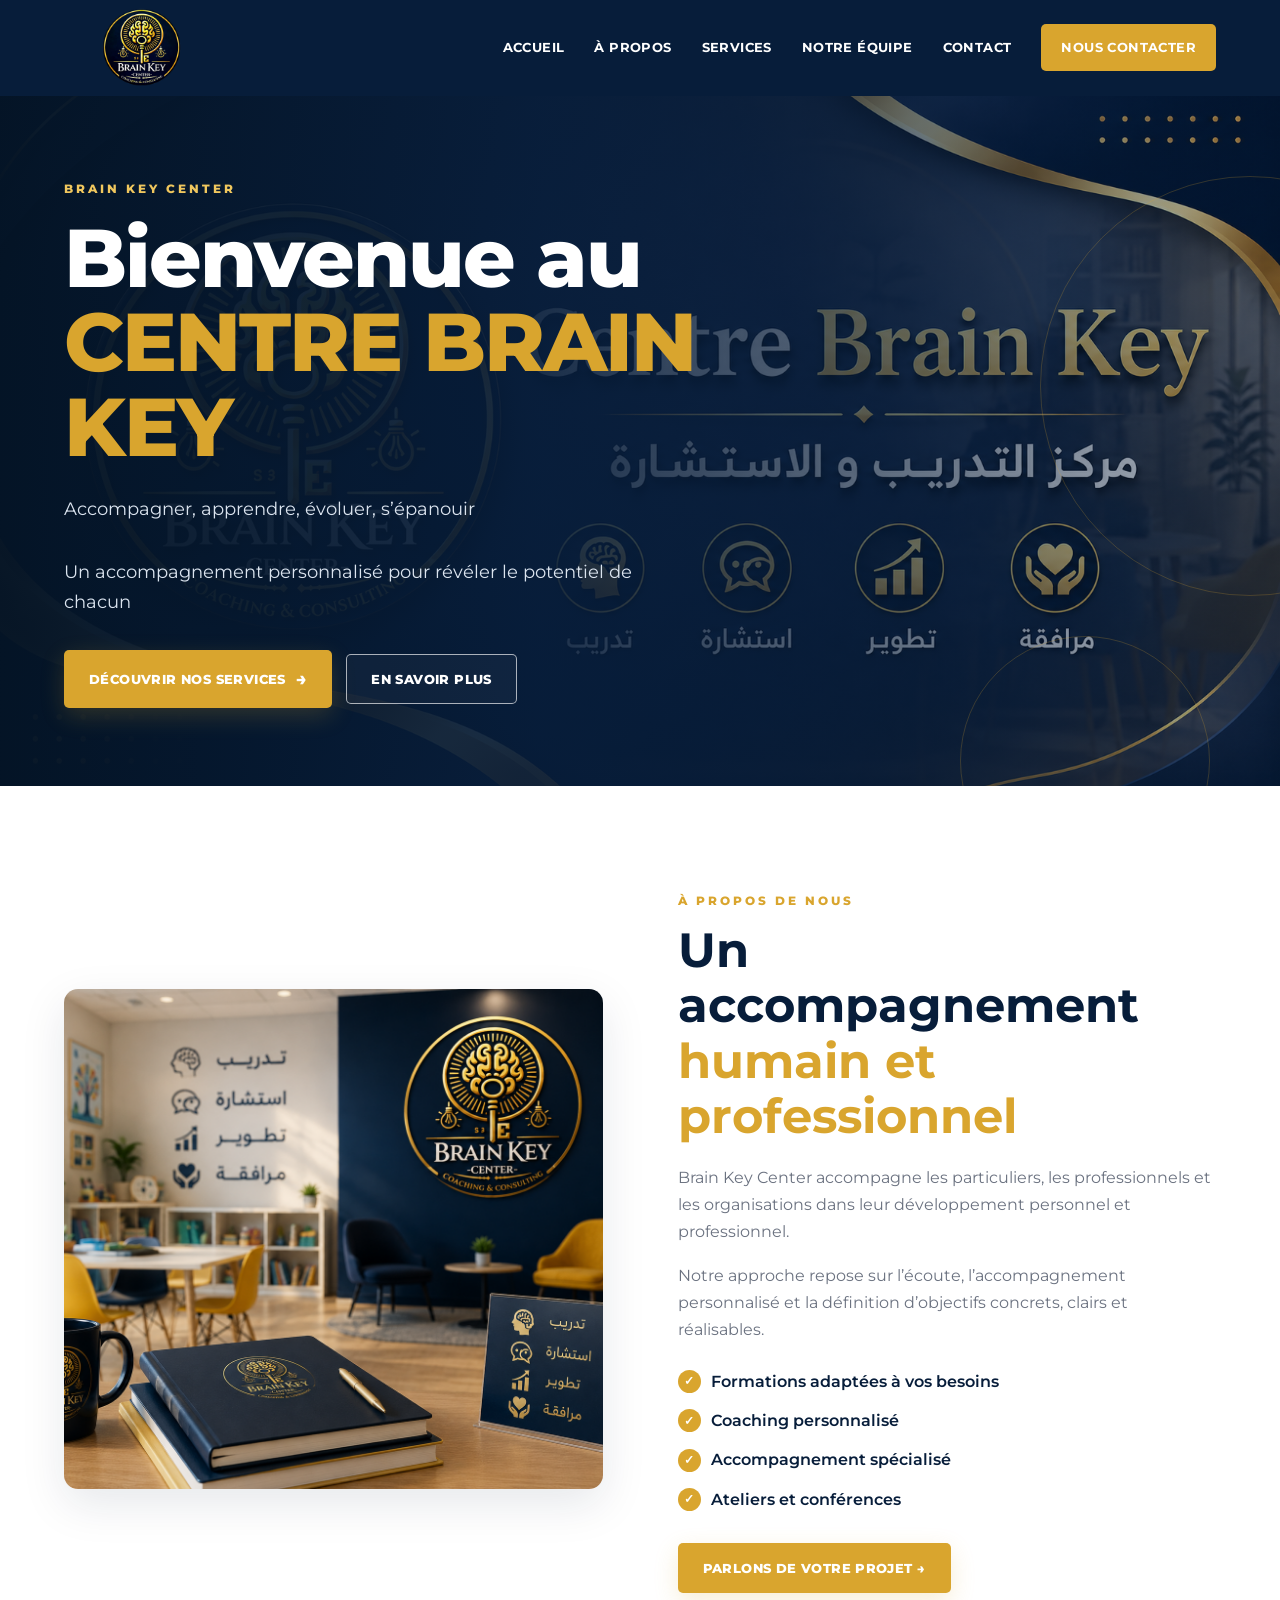
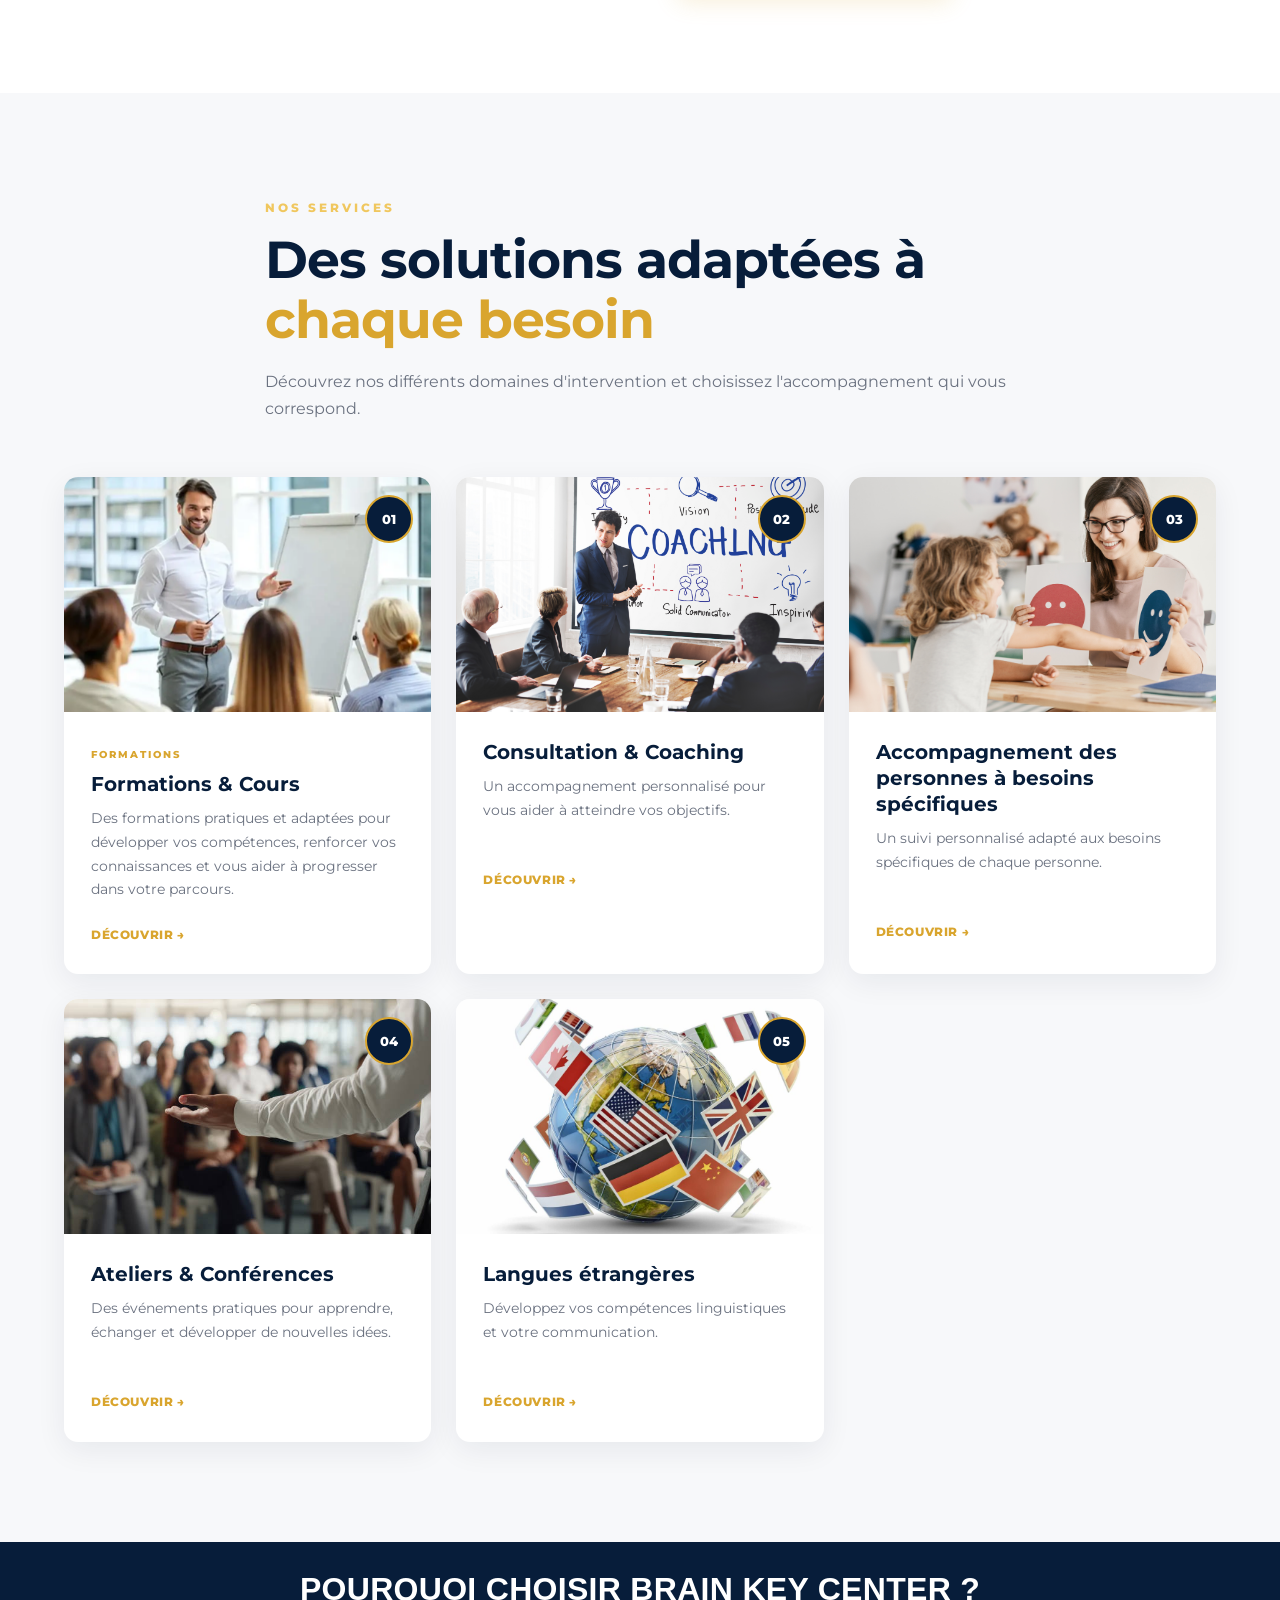
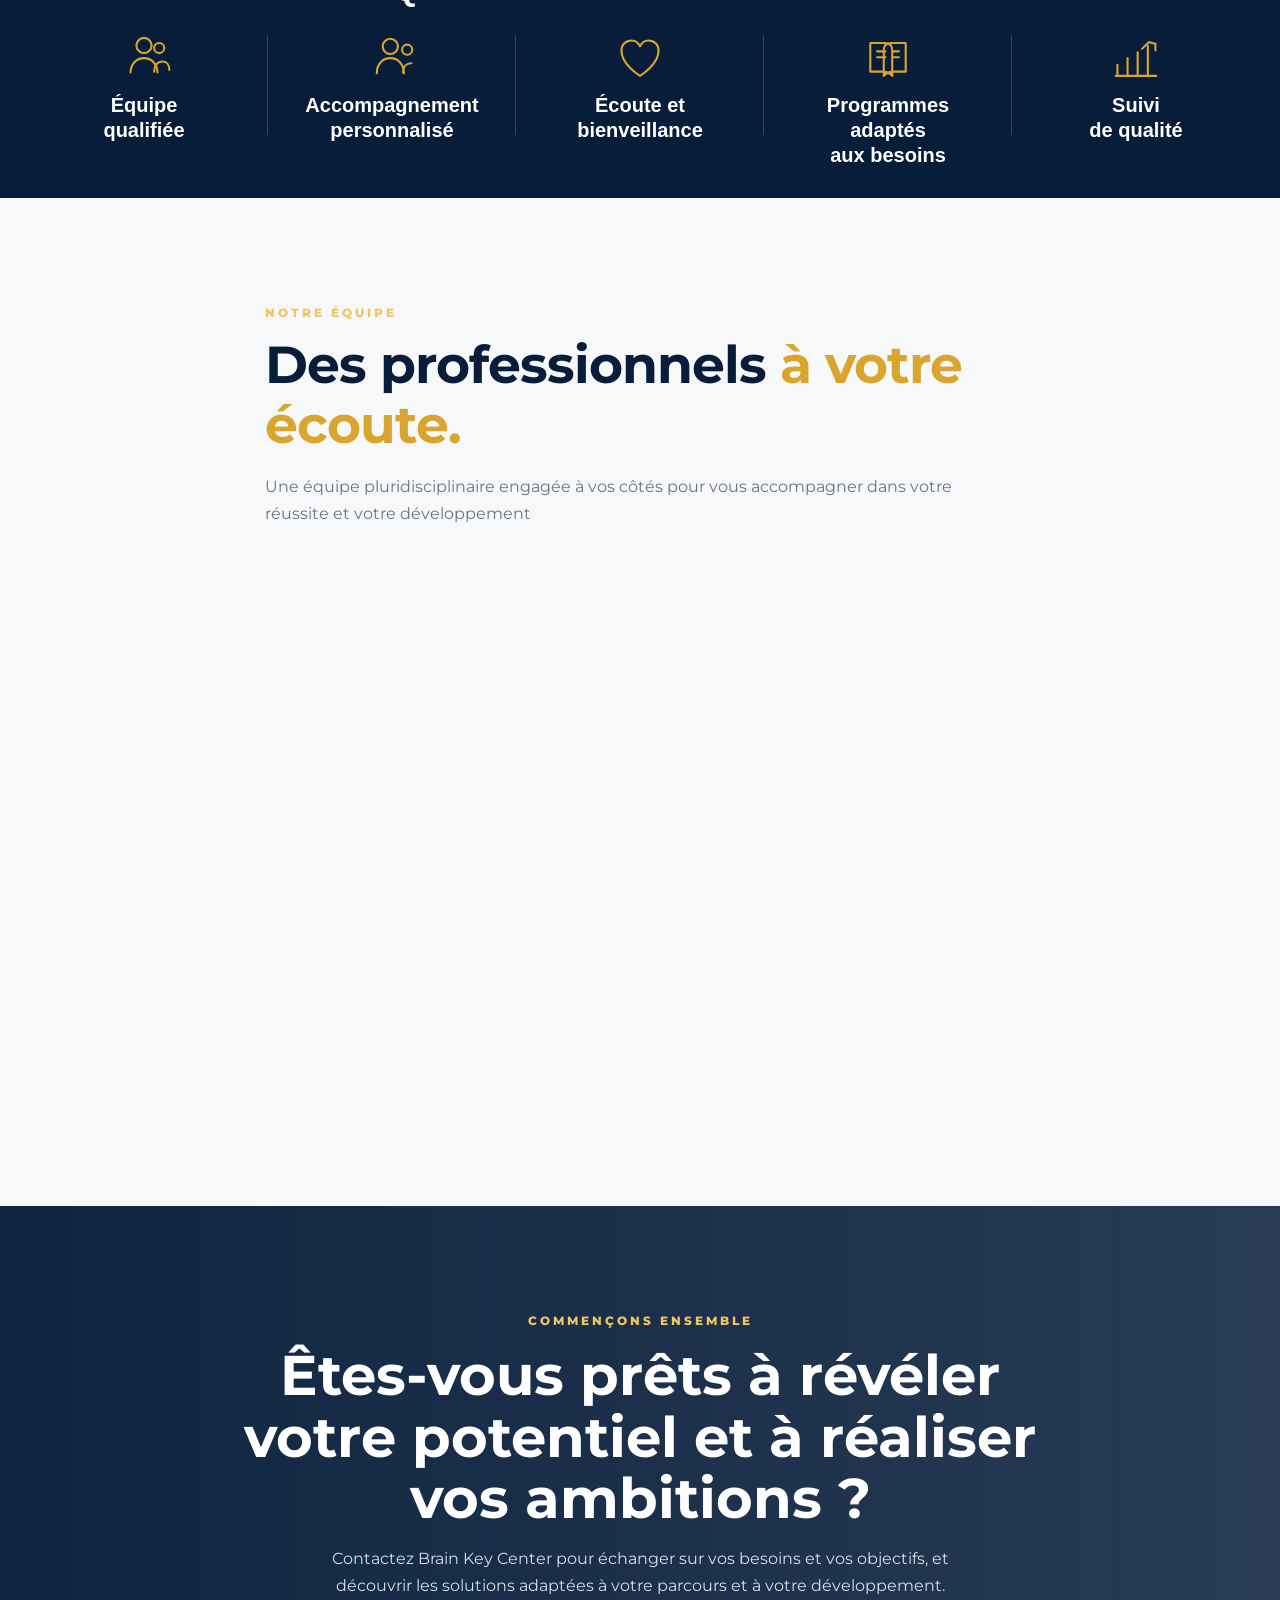
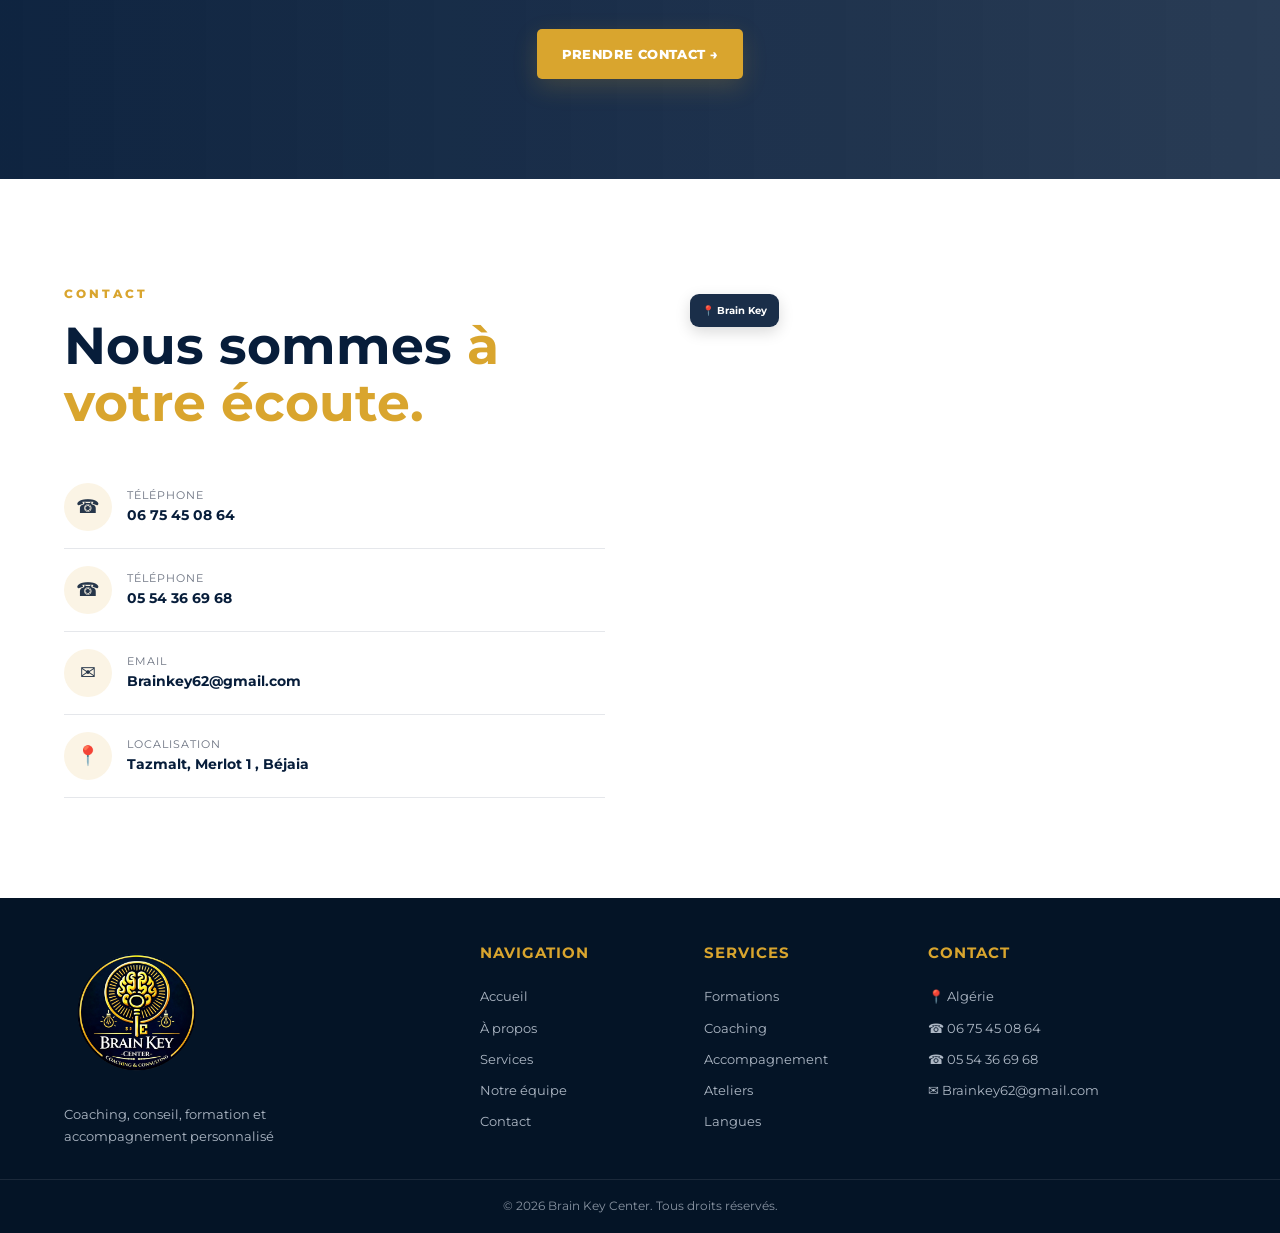
==== index.html @ 4b6ef9f7 "Add Brain Key Center website" ====
<!DOCTYPE html>
<html lang="fr">

<head>
    <meta charset="UTF-8">
    <meta name="viewport" content="width=device-width, initial-scale=1.0">

    <meta name="description"
          content="Brain Key Center - Coaching, Consulting, Formations et accompagnement personnalisé.">

    <title>Brain Key Center | Coaching & Consulting</title>

    <link rel="stylesheet" href="style.css">

    <link rel="preconnect" href="https://fonts.googleapis.com">
    <link rel="preconnect" href="https://fonts.gstatic.com" crossorigin>

    <link
        href="https://fonts.googleapis.com/css2?family=Montserrat:wght@400;500;600;700;800&display=swap"
        rel="stylesheet">
</head>

<body>

<!-- =====================================================
     HEADER
===================================================== -->

<header class="header" id="header">

    <div class="container header-container">

        <a href="#accueil" class="logo">
            <img src="images/file_000000006e64722fb38b391e6e95d206.png" alt="Brain Key Center">
        </a>

        <button
            class="menu-toggle"
            id="menuToggle"
            type="button"
            aria-label="Ouvrir le menu"
            aria-expanded="false"
            aria-controls="navigation">

            <span></span>
            <span></span>
            <span></span>

        </button>

        <nav class="navigation" id="navigation">

            <a href="#accueil">Accueil</a>

            <a href="#about">À propos</a>

            <a href="#services">Services</a>

            <a href="#equipe">Notre équipe</a>

            <a href="#contact">Contact</a>

            <a href="#contact" class="nav-button">
                Nous contacter
            </a>

        </nav>

    </div>

</header>


<!-- =====================================================
     MAIN
===================================================== -->

<main>

<!-- =====================================================
     HERO
===================================================== -->

<section class="hero" id="accueil">

    <div class="hero-decoration decoration-one"></div>
    <div class="hero-decoration decoration-two"></div>

    <div class="container hero-container">

        <div class="hero-content">

    <span class="section-label">
        BRAIN KEY CENTER
    </span>

    <h1>
        Bienvenue au

        <span>CENTRE BRAIN KEY</span>
    </h1>

    <p>
        <span>Accompagner, apprendre, évoluer, s’épanouir</span>
    </p>

    <p>
        Un accompagnement personnalisé pour révéler le potentiel de chacun
    </p>

</div>

            <div class="hero-buttons">

                <a href="#services" class="btn btn-primary">
                    Découvrir nos services
                    <span>→</span>
                </a>

                <a href="#about" class="btn btn-secondary">
                    En savoir plus
                </a>

            </div>

          

        </div>

    </div>

</section>


<!-- =====================================================
     ABOUT
===================================================== -->

<section class="about section" id="about">

    <div class="container about-grid">

        <div class="about-image">

            <img
                src="images/ChatGPT Image 1 sept. 2026, 18_22_16.png"
                alt="Accompagnement Brain Key">

             

        </div>


        <div class="about-content">

            <span class="section-label dark">
                À PROPOS DE NOUS
            </span>

            <h2>
                Un accompagnement
                <span>humain et professionnel</span>
            </h2>

            <p>
                Brain Key Center accompagne les particuliers,
                 les professionnels et les organisations dans leur développement personnel et professionnel.
            </p>

            <p>
                Notre approche repose sur
                 l’écoute, l’accompagnement personnalisé et la définition  
                d’objectifs concrets, clairs et réalisables.
            </p>

            <ul class="check-list">

                <li>
                    <span>✓</span>
                    Formations adaptées à vos besoins
                </li>

                <li>
                    <span>✓</span>
                    Coaching personnalisé
                </li>

                <li>
                    <span>✓</span>
                    Accompagnement spécialisé
                </li>

                <li>
                    <span>✓</span>
                    Ateliers et conférences
                </li>

            </ul>

            <a href="#contact" class="btn btn-primary">
                Parlons de votre projet →
            </a>

        </div>

    </div>

</section>


<!-- =====================================================
     SERVICES
===================================================== -->

<section class="services section" id="services">

    <div class="container">

        <div class="section-heading">

            <span class="section-label">
                NOS SERVICES
            </span>

            <h2>
Des solutions adaptées à             
   <span>chaque besoin </span>
            </h2>

            <p>
                Découvrez nos différents domaines
                d'intervention et choisissez l'accompagnement
                qui vous correspond.
            </p>

        </div>


        <div class="services-grid">


            <!-- SERVICE 01 -->

          <!-- =====================================================
     SERVICE 01 — FORMATIONS & Cours
===================================================== -->

<article class="service-card">

    <div class="service-image">

        <img
            src="images/OIP (1).webp"
            alt="Formations et Cours"
            loading="lazy"
        >

        <span class="service-number">
            01
        </span>

    </div>

    <div class="service-content">

        <span class="service-category">
            FORMATIONS
        </span>

        <h3>
            Formations &amp; Cours
        </h3>

        <p>
            Des formations pratiques et adaptées pour
            développer vos compétences, renforcer vos
            connaissances et vous aider à progresser
            dans votre parcours.
        </p>

        <a
            href="#services"
            class="discover-btn"
            data-service="formation"
            aria-label="Découvrir les formations et le perfectionnement"
        >

            Découvrir →
        </a>


    </div>

</article>

<!-- SERVICE 02 -->

            <article class="service-card">

                <div class="service-image">

                    <img
                        src="images/coaching-coach-development-educating-guide-concept.jpg"
                        alt="Consultation et coaching">

                    <span class="service-number">
                        02
                    </span>

                </div>

                <div class="service-content">

                    <h3>
                        Consultation & Coaching
                    </h3>

                    <p>
                        Un accompagnement personnalisé pour
                        vous aider à atteindre vos objectifs.
                    </p>

                    <a
                        href="#services"
                        class="discover-btn"
                        data-service="coaching">

                        Découvrir →

                    </a>

                </div>

            </article>


            <!-- SERVICE 03 -->

            <article class="service-card">

                <div class="service-image">

                    <img
                        src="images/travailler_avec_autiste_0.jpg"
                        alt="Accompagnement spécialisé">

                    <span class="service-number">
                        03
                    </span>

                </div>

                <div class="service-content">

                    <h3>
                        Accompagnement des personnes à besoins spécifiques
                    </h3>

                    <p>
                        Un suivi personnalisé adapté aux
                        besoins spécifiques de chaque personne.
                    </p>

                    <a
                        href="#services"
                        class="discover-btn"
                        data-service="support">

                        Découvrir →

                    </a>

                </div>

            </article>


            <!-- SERVICE 04 -->

            <article class="service-card">

                <div class="service-image">

                    <img
                        src="images/Ateliers Conférences.jpg"
                        alt="Ateliers et conférences">

                    <span class="service-number">
                        04
                    </span>

                </div>

                <div class="service-content">

                    <h3>
                        Ateliers & Conférences
                    </h3>

                    <p>
                        Des événements pratiques pour apprendre,
                        échanger et développer de nouvelles idées.
                    </p>

                    <a
                        href="#services"
                        class="discover-btn"
                        data-service="workshops">

                        Découvrir →

                    </a>

                </div>

            </article>


            <!-- SERVICE 05 -->

            <article class="service-card">

                <div class="service-image">

                    <img
                        src="images/langues-plus-parlees-au-monde-af7-1024x768.jpg"
                        alt="Langues étrangères">

                    <span class="service-number">
                        05
                    </span>

                </div>

                <div class="service-content">

                    <h3>
                        Langues étrangères
                    </h3>

                    <p>
                        Développez vos compétences linguistiques
                        et votre communication.
                    </p>

                    <a
                        href="#services"
                        class="discover-btn"
                        data-service="languages">

                        Découvrir →

                    </a>

                </div>

            </article>

        </div>

    </div>

</section>


<!-- =====================================================
     POURQUOI CHOISIR BRAIN KEY CENTER
===================================================== -->

<section class="why-brain-key">

    <div class="why-container">

        <h2>POURQUOI CHOISIR BRAIN KEY CENTER ?</h2>

        <div class="why-grid">

            <!-- 01 -->
            <div class="why-item">

                <div class="why-icon">
                    <svg viewBox="0 0 64 64" aria-hidden="true">
                        <circle cx="32" cy="16" r="9"></circle>
                        <path d="M16 48c0-10 7-17 16-17s16 7 16 17"></path>
                        <circle cx="50" cy="19" r="6"></circle>
                        <path d="M44 47c0-7 4-12 10-12 5 0 8 4 8 10"></path>
                    </svg>
                </div>

                <h3>Équipe<br>qualifiée</h3>

            </div>


            <!-- 02 -->
            <div class="why-item">

                <div class="why-icon">
                    <svg viewBox="0 0 64 64" aria-hidden="true">
                        <circle cx="30" cy="17" r="9"></circle>
                        <path d="M14 49c0-11 7-18 16-18s16 7 16 18"></path>
                        <circle cx="50" cy="21" r="6"></circle>
                        <path d="M45 48c0-7 4-11 10-11"></path>
                    </svg>
                </div>

                <h3>Accompagnement<br>personnalisé</h3>

            </div>


            <!-- 03 -->
            <div class="why-item">

                <div class="why-icon">
                    <svg viewBox="0 0 64 64" aria-hidden="true">
                        <path d="M32 52S10 39 10 22c0-7 5-12 12-12 5 0 8 3 10 7 2-4 5-7 10-7 7 0 12 5 12 12 0 17-22 30-22 30z"></path>
                    </svg>
                </div>

                <h3>Écoute et<br>bienveillance</h3>

            </div>


            <!-- 04 -->
            <div class="why-item">

                <div class="why-icon">
                    <svg viewBox="0 0 64 64" aria-hidden="true">
                        <path d="M11 13h17c6 0 9 3 9 8v31c-3-4-7-5-12-5H11z"></path>
                        <path d="M53 13H36c-6 0-9 3-9 8v31c3-4 7-5 12-5h14z"></path>
                        <path d="M19 23h10"></path>
                        <path d="M19 30h10"></path>
                        <path d="M45 23h-7"></path>
                        <path d="M45 30h-7"></path>
                    </svg>
                </div>

                <h3>Programmes adaptés<br>aux besoins</h3>

            </div>


            <!-- 05 -->
            <div class="why-item">

                <div class="why-icon">
                    <svg viewBox="0 0 64 64" aria-hidden="true">
                        <path d="M10 52V39"></path>
                        <path d="M22 52V31"></path>
                        <path d="M34 52V24"></path>
                        <path d="M46 52V16"></path>
                        <path d="M8 52h48"></path>
                        <path d="M39 20l8-8 8 2"></path>
                        <path d="M55 14v8"></path>
                    </svg>
                </div>

                <h3>Suivi<br>de qualité</h3>

            </div>

        </div>

    </div>

</section>

<!-- =====================================================
     ÉQUIPE
===================================================== -->

<section class="team section" id="equipe">

    <div class="container">

        <div class="section-heading">

            <span class="section-label">
                NOTRE ÉQUIPE
            </span>

            <h2>
                Des professionnels
                <span>à votre écoute.</span>
            </h2>

            <p>
                Une équipe pluridisciplinaire engagée à vos côtés pour vous accompagner
                 dans votre réussite et votre développement
            </p>

        </div>


        <div class="team-grid">


            <article class="team-card">

                <div class="team-image">

                    <img
                        src="images/OIP.webp"
                        alt="Psychologue">

                </div>

                <div class="team-content">

                    <span>
                        PSYCHOLOGIE
                    </span>

                    <h3>
                        Psychologue
                    </h3>

                    <p>
                        Accompagnement psychologique
                        et développement personnel.
                    </p>

                </div>

            </article>


            <article class="team-card">

                <div class="team-image">

                    <img
                        src="images/orthophoniste.png"
                        alt="Orthophoniste">

                </div>

                <div class="team-content">

                    <span>
                        ORTHOPHONIE
                    </span>

                    <h3>
                        Orthophoniste
                    </h3>

                    <p>
                        Accompagnement spécialisé
                        et suivi adapté.
                    </p>

                </div>

            </article>


            <article class="team-card">

                <div class="team-image">

                    <img
                        src="images/side-devenir-coach-developpement-personnel.webp"
                        alt="Coach développement personnel">

                </div>

                <div class="team-content">

                    <span>
                        COACHING
                    </span>

                    <h3>
                        Coach de développement personnel
                    </h3>

                    <p>
                        Coaching et accompagnement
                        vers l'évolution personnelle.
                    </p>

                </div>

            </article>

        </div>

    </div>

</section>


<!-- =====================================================
     CTA
===================================================== -->

<section class="cta">

    <div class="container cta-content">

        <span class="section-label">
            COMMENÇONS ENSEMBLE
        </span>

        <h2>
            Êtes-vous prêts à révéler votre 
            potentiel et à réaliser vos ambitions ?
        </h2>

        <p>
            Contactez Brain Key Center pour échanger sur vos besoins et vos
             objectifs, et découvrir les solutions adaptées à votre parcours et à votre développement.
        </p>

        <a href="#contact" class="btn btn-primary">
            Prendre contact →
        </a>

    </div>

</section>


<!-- =====================================================
     CONTACT
===================================================== -->

<section class="contact section" id="contact">

    <div class="container contact-grid">


        <div class="contact-content">

            <span class="section-label dark">
                CONTACT
            </span>

            <h2>
                Nous sommes
                <span>à votre écoute.</span>
            </h2>

           


            <div class="contact-list">


                <a
                    href="tel:+213675450864"
                    class="contact-item">

                    <div class="contact-icon">
                        ☎
                    </div>

                    <div>
                        <small>
                            Téléphone
                        </small>

                        <strong>
                            06 75 45 08 64
                        </strong>
                    </div>

                </a>


                <a
                    href="tel:+213554366968"
                    class="contact-item">

                    <div class="contact-icon">
                        ☎
                    </div>

                    <div>
                        <small>
                            Téléphone
                        </small>

                        <strong>
                            05 54 36 69 68
                        </strong>
                    </div>

                </a>


                <a
                    href="mailto:Brainkey62@gmail.com"
                    class="contact-item">

                    <div class="contact-icon">
                        ✉
                    </div>

                    <div>
                        <small>
                            Email
                        </small>

                        <strong>
                            Brainkey62@gmail.com
                        </strong>
                    </div>

                </a>


                <div class="contact-item">

                    <div class="contact-icon">
                        📍
                    </div>

                    <div>
                        <small>
                            Localisation
                        </small>

                        <strong>
                            Tazmalt, Merlot 1 , Béjaia
                        </strong>
                    </div>

                </div>


            </div>

        </div>


        <!-- GPS -->

     <div class="google-map">

        <iframe
            src="https://www.google.com/maps?q=36.3903815,4.3979674&z=17&output=embed"
            title="Localisation Brain Key Center"
            loading="lazy"
            allowfullscreen
            referrerpolicy="no-referrer-when-downgrade">
        </iframe>

    </div>

</section>

</main>


<!-- =====================================================
     FOOTER
===================================================== -->

<footer class="footer">

    <div class="container footer-grid">


        <div class="footer-brand">

            <img
                src="images/file_000000006e64722fb38b391e6e95d206.png"
                alt="Brain Key Center">

            <p>
           Coaching, conseil, formation et accompagnement personnalisé
            </p>

        </div>


        <div class="footer-column">

            <h3>
                Navigation
            </h3>

            <a href="#accueil">
                Accueil
            </a>

            <a href="#about">
                À propos
            </a>

            <a href="#services">
                Services
            </a>

            <a href="#equipe">
                Notre équipe
            </a>

            <a href="#contact">
                Contact
            </a>

        </div>


        <div class="footer-column">

            <h3>
                Services
            </h3>

            <a href="#services">
                Formations
            </a>

            <a href="#services">
                Coaching
            </a>

            <a href="#services">
                Accompagnement
            </a>

            <a href="#services">
                Ateliers
            </a>

            <a href="#services">
                Langues
            </a>

        </div>


        <div class="footer-column">

            <h3>
                Contact
            </h3>

            <p>
                📍 Algérie
            </p>

            <p>
                ☎ 06 75 45 08 64
            </p>

            <p>
                ☎ 05 54 36 69 68
            </p>

            <p>
                ✉ Brainkey62@gmail.com
            </p>

        </div>

    </div>


    <div class="footer-bottom">

        <p>
            © 2026 Brain Key Center.
            Tous droits réservés.
        </p>

    </div>

</footer>


<!-- =====================================================
     MODAL "DÉCOUVRIR"
===================================================== -->

<div
    class="service-modal"
    id="serviceModal"
    aria-hidden="true">


    <div
        class="service-modal-overlay"
        id="serviceModalOverlay">
    </div>


    <div
        class="service-modal-box"
        role="dialog"
        aria-modal="true"
        aria-labelledby="modalTitle">


        <button
            type="button"
            class="service-modal-close"
            id="serviceModalClose"
            aria-label="Fermer">

            ×

        </button>


        <div class="service-modal-image">

            <img
                id="modalImage"
                src=""
                alt="">

        </div>


        <div class="service-modal-content">


            <span
                id="modalNumber"
                class="modal-number">

                01

            </span>


            <span
                id="modalLabel"
                class="section-label dark">

                SERVICE

            </span>


            <h2 id="modalTitle">
                Service
            </h2>


            <p id="modalDescription">
                Description du service.
            </p>

            <div class="modal-items-section" id="modalItemsSection" hidden>


                <ul id="modalItems" class="modal-items"></ul>

            </div>
            <a
                href="#contact"
                class="btn btn-primary"
                id="modalContact">

                Nous contacter →

            </a>

        </div>

    </div>

</div>


<script src="script.js"></script>

</body>
</html>
---- style.css ----
/* =========================================================
   BRAIN KEY CENTER
   STYLE.CSS COMPLET
========================================================= */


/* =========================================================
   RESET
========================================================= */

* {
    margin: 0;
    padding: 0;
    box-sizing: border-box;
}


html {
    scroll-behavior: smooth;
}


body {
    font-family: "Montserrat", Arial, Helvetica, sans-serif;

    color: #26364a;

    background: #f7f8fa;

    line-height: 1.7;

    overflow-x: hidden;
}


body.modal-open {
    overflow: hidden;
}


img {
    max-width: 100%;

    display: block;
}


a {
    text-decoration: none;

    color: inherit;
}


button,
input,
textarea,
select {
    font-family: inherit;
}


button {
    cursor: pointer;
}


/* =========================================================
   VARIABLES
========================================================= */

:root {

    --navy: #071d3a;

    --navy-light: #0d315d;

    --navy-dark: #041426;

    --gold: #d9a52e;

    --gold-light: #f0c75e;

    --white: #ffffff;

    --light: #f7f8fa;

    --light-blue: #eef3f8;

    --text: #26364a;

    --gray: #6b7280;

    --gray-light: #aeb8c5;

    --border: #e5e7eb;

    --shadow:
        0 15px 45px rgba(7, 29, 58, .10);

    --shadow-hover:
        0 25px 60px rgba(7, 29, 58, .17);

    --radius: 14px;

    --container: 1180px;

}


/* =========================================================
   CONTAINER
========================================================= */

.container {

    width: min(
        var(--container),
        90%
    );

    margin-left: auto;

    margin-right: auto;

}


/* =========================================================
   HEADER
========================================================= */

.header {

    position: sticky;

    top: 0;

    z-index: 5000;

    width: 100%;

     background: #071d3a;

    border-bottom: 1px solid rgba(8, 10, 45, 0);

    transition: .3s ease;

}


.header.scrolled {

    box-shadow:
        0 8px 30px rgba(7, 29, 58, .10);

}


.header-container {

    min-height: 85px;

    display: flex;

    align-items: center;

    justify-content: space-between;

    gap: 30px;

}


.logo {

    display: flex;

    align-items: center;

    flex-shrink: 0;

}


.logo img {

    width: 155px;

    height: auto;

    max-height: 95px;

    object-fit: contain;

}


/* =========================================================
   NAVIGATION
========================================================= */

.navigation {

    display: flex;

    align-items: center;

    gap: 30px;

}


.navigation > a {

    position: relative;

    color: #ffffff;

    font-size: 13px;

    font-weight: 700;

    text-transform: uppercase;

    letter-spacing: .4px;

    transition:
        color .25s ease;

}


.navigation > a:not(.nav-button)::after {

    content: "";

    position: absolute;

    left: 0;

    bottom: -8px;

    width: 0;

    height: 2px;

    background: var(--gold);

    transition: width .25s ease;

}


.navigation > a:hover {

    color: var(--gold);

}


.navigation > a:not(.nav-button):hover::after {

    width: 100%;

}


.nav-button {

    padding: 12px 20px;

    border-radius: 5px;

    color: var(--white) !important;

    background: var(--gold);

    transition: .3s ease;

}


.nav-button:hover {

    background: #b88718;

    transform: translateY(-2px);

}


/* =========================================================
   MOBILE MENU BUTTON
========================================================= */

.menu-toggle {

    display: none;

    width: 44px;

    height: 44px;

    padding: 8px;

    border: 0;

    background: transparent;

}


.menu-toggle span {

    display: block;

    width: 28px;

    height: 2px;

    margin: 6px auto;

    background: #ffffff;

    transition: .3s ease;

}


.menu-toggle.active span:nth-child(1) {

    transform:
        translateY(8px)
        rotate(45deg);

}


.menu-toggle.active span:nth-child(2) {

    opacity: 0;

}


.menu-toggle.active span:nth-child(3) {

    transform:
        translateY(-8px)
        rotate(-45deg);

}


/* =========================================================
   HERO
========================================================= */

.hero {

    position: relative;

    min-height: 690px;

    display: flex;

    align-items: center;

    overflow: hidden;

    color: var(--white);

    background:

        linear-gradient(
            90deg,
            rgba(4, 20, 38, .98) 0%,
            rgba(7, 29, 58, .92) 42%,
            rgba(7, 29, 58, .58) 75%,
            rgba(7, 29, 58, .30) 100%
        ),

        url("images/ChatGPT Image 1 sept. 2026, 18_17_22.png")
        center center /
        cover no-repeat;

}


.hero-container {

    position: relative;

    z-index: 2;

}


.hero-content {

    width: min(
        680px,
        100%
    );

}


.section-label {

    display: inline-block;

    color: var(--gold-light);

    font-size: 12px;

    font-weight: 800;

    letter-spacing: 3px;

    text-transform: uppercase;

}


.section-label.dark {

    color: var(--gold);

}


.hero h1 {

    margin: 15px 0 25px;

    font-size:
        clamp(48px, 7vw, 82px);

    line-height: 1.03;

    letter-spacing: -2px;

    font-weight: 800;

}


.hero h1 span {

    display: block;

    color: var(--gold);

}


.hero p {

    max-width: 610px;

    margin-bottom: 32px;

    color: #dbe4ef;

    font-size: 18px;

}


.hero-buttons {

    display: flex;

    flex-wrap: wrap;

    align-items: center;

    gap: 14px;

}


/* =========================================================
   BUTTONS
========================================================= */

.btn {

    display: inline-flex;

    align-items: center;

    justify-content: center;

    gap: 10px;

    min-height: 48px;

    padding: 13px 24px;

    border-radius: 5px;

    font-size: 13px;

    font-weight: 800;

    text-transform: uppercase;

    letter-spacing: .4px;

    border: 1px solid transparent;

    transition:
        transform .25s ease,
        background .25s ease,
        color .25s ease,
        border-color .25s ease,
        box-shadow .25s ease;

}


.btn span {

    font-size: 18px;

}


.btn-primary {

    background: var(--gold);

    color: var(--white);

    box-shadow:
        0 8px 25px rgba(217, 165, 46, .20);

}


.btn-primary:hover {

    background: #b88718;

    transform: translateY(-3px);

    box-shadow:
        0 12px 30px rgba(217, 165, 46, .30);

}


.btn-secondary {

    color: var(--white);

    border-color:
        rgba(255,255,255,.65);

    background:
        rgba(255,255,255,.04);

}


.btn-secondary:hover {

    color: var(--navy);

    background: var(--white);

    border-color: var(--white);

    transform: translateY(-3px);

}


.hero-info {

    display: flex;

    flex-wrap: wrap;

    gap: 35px;

    margin-top: 55px;

}


.hero-info div {

    display: flex;

    flex-direction: column;

}


.hero-info strong {

    color: var(--gold-light);

    font-size: 25px;

    line-height: 1.2;

}


.hero-info span {

    margin-top: 4px;

    color: #c9d3df;

    font-size: 11px;

    text-transform: uppercase;

    letter-spacing: .6px;

}


/* =========================================================
   HERO DECORATION
========================================================= */

.hero-decoration {

    position: absolute;

    border: 1px solid
        rgba(217, 165, 46, .22);

    border-radius: 50%;

    pointer-events: none;

}


.decoration-one {

    width: 420px;

    height: 420px;

    right: -180px;

    top: 80px;

}


.decoration-two {

    width: 250px;

    height: 250px;

    right: 70px;

    bottom: -100px;

}


/* =========================================================
   SECTIONS
========================================================= */

.section {

    padding: 100px 0;

}


.section-heading {

    max-width: 750px;

    margin: 0 auto 55px;

}


.section-heading.center {

    text-align: center;

}


.section-heading h2 {

    margin: 10px 0 18px;

    color: var(--navy);

    font-size:
        clamp(34px, 5vw, 52px);

    line-height: 1.15;

    letter-spacing: -1px;

}


.section-heading h2 span {

    color: var(--gold);

}


.section-heading p {

    color: var(--gray);

    font-size: 16px;

}


/* =========================================================
   ABOUT
========================================================= */

.about {

    background: var(--white);

}


.about-grid {

    display: grid;

    grid-template-columns:
        1fr 1fr;

    gap: 75px;

    align-items: center;

}


.about-image {

    position: relative;

}


.about-image img {

    width: 100%;

    height: 500px;

    object-fit: cover;

    border-radius: var(--radius);

    box-shadow: var(--shadow);

}


.experience-box {

    position: absolute;

    left: 25px;

    bottom: 25px;

    min-width: 190px;

    padding: 20px;

    background: var(--navy);

    color: var(--white);

    border-left:
        4px solid var(--gold);

    border-radius: 5px;

    box-shadow:
        0 12px 30px rgba(0,0,0,.20);

}


.experience-box strong {

    display: block;

    color: var(--gold-light);

    font-size: 22px;

}


.experience-box span {

    display: block;

    margin-top: 3px;

    color: #d6dfeb;

    font-size: 11px;

    text-transform: uppercase;

}


.about-content h2 {

    margin: 10px 0 20px;

    color: var(--navy);

    font-size:
        clamp(34px, 4vw, 48px);

    line-height: 1.15;

}


.about-content h2 span {

    color: var(--gold);

}


.about-content p {

    margin-bottom: 16px;

    color: var(--gray);

}


.check-list {

    list-style: none;

    margin: 25px 0 30px;

}


.check-list li {

    display: flex;

    align-items: center;

    gap: 10px;

    margin: 12px 0;

    color: var(--navy);

    font-weight: 600;

}


.check-list li span {

    display: flex;

    align-items: center;

    justify-content: center;

    width: 23px;

    height: 23px;

    border-radius: 50%;

    color: var(--white);

    background: var(--gold);

    font-size: 12px;

    flex-shrink: 0;

}


/* =========================================================
   SERVICES
========================================================= */

.services {

    background: var(--light);

}


.services-grid {

    display: grid;

    grid-template-columns:
        repeat(3, 1fr);

    gap: 25px;

}


.service-card {

    overflow: hidden;

    background: var(--white);

    border-radius: var(--radius);

    box-shadow:
        0 8px 30px rgba(7,29,58,.07);

    transition:
        transform .35s ease,
        box-shadow .35s ease;

}


.service-card:hover {

    transform: translateY(-8px);

    box-shadow:
        var(--shadow-hover);

}


.service-image {

    position: relative;

    height: 235px;

    overflow: hidden;

}


.service-image img {

    width: 100%;

    height: 100%;

    object-fit: cover;

    transition:
        transform .5s ease;

}


.service-card:hover
.service-image img {

    transform: scale(1.06);

}


.service-number {

    position: absolute;

    top: 18px;

    right: 18px;

    display: flex;

    align-items: center;

    justify-content: center;

    width: 48px;

    height: 48px;

    border-radius: 50%;

    color: var(--white);

    background: var(--navy);

    border:
        2px solid var(--gold);

    font-size: 13px;

    font-weight: 800;

}


.service-content {

    padding: 27px;

}


.service-content h3 {

    margin-bottom: 10px;

    color: var(--navy);

    font-size: 20px;

    line-height: 1.3;

}


.service-content p {

    min-height: 72px;

    margin-bottom: 18px;

    color: var(--gray);

    font-size: 14px;

}


.discover-btn {

    display: inline-flex;

    align-items: center;

    color: var(--gold);

    font-size: 12px;

    font-weight: 800;

    text-transform: uppercase;

    letter-spacing: .6px;

    transition: .25s ease;

}


.discover-btn:hover {

    color: var(--navy);

    transform: translateX(5px);

}


/* =========================================================
   WHY US
========================================================= */

.why-us {

    background: var(--white);

}


.advantages {

    display: grid;

    grid-template-columns:
        repeat(4, 1fr);

    gap: 25px;

}


.advantage {

    padding: 30px 25px;

    background: var(--light);

    border-radius: var(--radius);

    border:
        1px solid var(--border);

    transition: .3s ease;

}


.advantage:hover {

    transform: translateY(-5px);

    border-color:
        rgba(217,165,46,.5);

    box-shadow: var(--shadow);

}


.advantage-icon {

    display: flex;

    align-items: center;

    justify-content: center;

    width: 60px;

    height: 60px;

    margin-bottom: 20px;

    border-radius: 50%;

    background:
        rgba(217,165,46,.12);

    font-size: 27px;

}


.advantage h3 {

    margin-bottom: 8px;

    color: var(--navy);

    font-size: 18px;

}


.advantage p {

    color: var(--gray);

    font-size: 14px;

}


/* =========================================================
   TEAM
========================================================= */

.team {

    background: var(--light);

}


.team-grid {

    display: grid;

    grid-template-columns:
        repeat(3, 1fr);

    gap: 25px;

}


.team-card {

    overflow: hidden;

    background: var(--white);

    border-radius: var(--radius);

    box-shadow:
        0 8px 30px rgba(7,29,58,.07);

    transition: .3s ease;

}


.team-card:hover {

    transform: translateY(-7px);

    box-shadow: var(--shadow-hover);

}


.team-image {

    height: 330px;

    overflow: hidden;

}


.team-image img {

    width: 100%;

    height: 100%;

    object-fit: cover;

    transition: .5s ease;

}


.team-card:hover
.team-image img {

    transform: scale(1.05);

}


.team-content {

    padding: 25px;

}


.team-content > span {

    color: var(--gold);

    font-size: 10px;

    font-weight: 800;

    letter-spacing: 2px;

}


.team-content h3 {

    margin: 7px 0 10px;

    color: var(--navy);

    font-size: 20px;

    line-height: 1.3;

}


.team-content p {

    color: var(--gray);

    font-size: 14px;

}


/* =========================================================
   CTA
========================================================= */

.cta {

    position: relative;

    padding: 100px 0;

    overflow: hidden;

    color: var(--white);

    text-align: center;

    background:

        linear-gradient(
            90deg,
            rgba(7,29,58,.97),
            rgba(7,29,58,.86)
        ),

        url("images/about.jpg")
        center / cover no-repeat;

}


.cta-content {

    position: relative;

    z-index: 2;

    max-width: 800px;

}


.cta h2 {

    margin: 12px 0 15px;

    font-size:
        clamp(36px, 5vw, 56px);

    line-height: 1.1;

}


.cta p {

    max-width: 650px;

    margin: 0 auto 30px;

    color: #d6dfeb;

}


/* =========================================================
   CONTACT
========================================================= */

.contact {

    background: var(--white);

}


.contact-grid {

    display: grid;

    grid-template-columns:
        1fr 1fr;

    gap: 70px;

    align-items: start;

}


.contact-content h2 {

    margin: 10px 0 18px;

    color: var(--navy);

    font-size:
        clamp(36px, 5vw, 52px);

    line-height: 1.1;

}


.contact-content h2 span {

    color: var(--gold);

}


.contact-content > p {

    max-width: 570px;

    color: var(--gray);

}


.contact-list {

    margin-top: 35px;

}


.contact-item {

    display: flex;

    align-items: center;

    gap: 15px;

    padding: 17px 0;

    border-bottom:
        1px solid var(--border);

}


.contact-icon {

    display: flex;

    align-items: center;

    justify-content: center;

    width: 48px;

    height: 48px;

    flex-shrink: 0;

    border-radius: 50%;

    background:
        rgba(217,165,46,.12);

    font-size: 19px;

}


.contact-item small {

    display: block;

    color: var(--gray);

    font-size: 11px;

    text-transform: uppercase;

    letter-spacing: 1px;

}


.contact-item strong {

    display: block;

    color: var(--navy);

    font-size: 14px;

}

/* =========================================================
   GOOGLE MAP — VERSION COMPACTE
========================================================= */

.school-map {

    width: 92%;
    max-width: 1050px;

    margin: 45px auto 55px;

    overflow: hidden;

    border-radius: 18px;

    background: #ffffff;

    border: 1px solid rgba(7, 29, 58, 0.08);

    box-shadow:
        0 12px 35px rgba(7, 29, 58, 0.12);

}


/* =========================================================
   HEADER
========================================================= */

.school-map-header {

    display: flex;

    align-items: center;

    justify-content: space-between;

    gap: 20px;

    padding: 18px 24px;

    background:
        linear-gradient(
            135deg,
            #071d3a,
            #0d315d
        );

}


.school-map-title span {

    display: block;

    margin-bottom: 4px;

    color: #d9a52e;

    font-size: 9px;

    font-weight: 800;

    letter-spacing: 1.5px;

}


.school-map-title h2 {

    margin: 0;

    color: #ffffff;

    font-size: 21px;

}


.school-map-title p {

    margin: 4px 0 0;

    color: rgba(255,255,255,.60);

    font-size: 10px;

}


/* =========================================================
   BOUTON
========================================================= */

.school-map-button {

    display: flex;

    align-items: center;

    gap: 8px;

    padding: 10px 14px;

    border:
        1px solid rgba(217,165,46,.45);

    border-radius: 9px;

    color: #f0c75e;

    background:
        rgba(217,165,46,.08);

    font-size: 10px;

    font-weight: 700;

    text-decoration: none;

    white-space: nowrap;

    transition: .25s ease;

}


.school-map-button:hover {

    background: #d9a52e;

    color: #071d3a;

}


/* =========================================================
   CARTE PETITE
========================================================= */

.google-map {

    position: relative;

    width: 100%;

    height: 300px;

    overflow: hidden;

}


.google-map iframe {

    display: block;

    width: 100%;

    height: 100%;

    border: 0;

}


/* =========================================================
   LABEL SUR LA CARTE
========================================================= */

.google-map::before {

    content: "📍 Brain Key";

    position: absolute;

    top: 15px;

    left: 15px;

    z-index: 2;

    padding: 8px 12px;

    border-radius: 9px;

    color: #ffffff;

    background:
        rgba(7,29,58,.92);

    font-size: 10px;

    font-weight: 700;

    box-shadow:
        0 5px 15px rgba(0,0,0,.15);

    pointer-events: none;

}

/* =====================================================
   POURQUOI CHOISIR BRAIN KEY CENTER
===================================================== */

.why-brain-key {
    width: 100%;
    background: #071d3a;
    padding: 28px 20px 30px;
    overflow: hidden;
}

.why-container {
    width: 100%;
    max-width: 1450px;
    margin: 0 auto;
}

/* =========================
   TITRE
========================= */

.why-container h2 {
    margin: 0 0 22px;
    text-align: center;

    color: #ffffff;

    font-family:
        Arial,
        Helvetica,
        sans-serif;

    font-size: 32px;
    font-weight: 700;
    line-height: 1.2;

    letter-spacing: 0.3px;
}


/* =========================
   GRID
========================= */

.why-grid {
    display: grid;

    grid-template-columns:
        repeat(5, 1fr);

    width: 100%;
}


/* =========================
   ITEM
========================= */

.why-item {
    position: relative;

    min-height: 115px;

    display: flex;
    flex-direction: column;

    align-items: center;
    justify-content: flex-start;

    text-align: center;

    padding: 0 25px;
}


/* =========================
   SEPARATORS
========================= */

.why-item:not(:last-child)::after {
    content: "";

    position: absolute;

    top: 5px;
    right: 0;

    width: 1px;
    height: 100px;

    background: rgba(255, 255, 255, 0.18);
}


/* =========================
   ICON
========================= */

.why-icon {
    width: 58px;
    height: 58px;

    margin-bottom: 5px;

    display: flex;
    align-items: center;
    justify-content: center;
}

.why-icon svg {
    width: 54px;
    height: 54px;

    fill: none;

    stroke: #d9a52e;

    stroke-width: 2.5;

    stroke-linecap: round;
    stroke-linejoin: round;

    transition:
        transform 0.3s ease,
        stroke 0.3s ease;
}


/* =========================
   ICON HOVER
========================= */

.why-item:hover .why-icon svg {
    transform: translateY(-4px) scale(1.05);

    stroke: #f0c75e;
}


/* =========================
   TEXT
========================= */

.why-item h3 {
    margin: 0;

    color: #ffffff;

    font-family:
        Arial,
        Helvetica,
        sans-serif;

    font-size: 20px;
    font-weight: 600;

    line-height: 1.25;

    text-align: center;
}


/* =====================================================
   TABLET
===================================================== */

@media (max-width: 1000px) {

    .why-container h2 {
        font-size: 27px;
    }

    .why-grid {
        grid-template-columns:
            repeat(3, 1fr);

        row-gap: 25px;
    }

    .why-item:nth-child(3)::after {
        display: none;
    }

    .why-item:nth-child(4)::after {
        display: block;
    }

}


/* =====================================================
   MOBILE
===================================================== */

@media (max-width: 650px) {

    .why-brain-key {
        padding: 25px 15px;
    }

    .why-container h2 {
        font-size: 22px;
        line-height: 1.3;
        margin-bottom: 25px;
    }

    .why-grid {
        grid-template-columns:
            repeat(2, 1fr);

        row-gap: 25px;
    }

    .why-item {
        min-height: 110px;
        padding: 0 10px;
    }

    .why-item:nth-child(2)::after {
        display: none;
    }

    .why-item:nth-child(4)::after {
        display: none;
    }

    .why-item:nth-child(5) {
        grid-column: 1 / -1;
    }

    .why-item:nth-child(5)::after {
        display: none;
    }

    .why-icon {
        width: 50px;
        height: 50px;
    }

    .why-icon svg {
        width: 48px;
        height: 48px;
    }

    .why-item h3 {
        font-size: 17px;
    }
}


/* =====================================================
   SMALL MOBILE
===================================================== */

@media (max-width: 400px) {

    .why-container h2 {
        font-size: 19px;
    }

    .why-item h3 {
        font-size: 15px;
    }

    .why-item {
        padding: 0 5px;
    }

}
/* =========================================================
   TABLETTE
========================================================= */

@media (max-width: 850px) {

    .school-map {

        width: 94%;

        margin: 40px auto 45px;

    }

    .google-map {

        height: 280px;

    }

}


/* =========================================================
   MOBILE
========================================================= */

@media (max-width: 600px) {

    .school-map {

        width: 92%;

        margin: 35px auto 40px;

        border-radius: 15px;

    }


    .school-map-header {

        align-items: flex-start;

        flex-direction: column;

        padding: 18px;

        gap: 13px;

    }


    .school-map-title h2 {

        font-size: 19px;

    }


    .school-map-button {

        width: 100%;

        justify-content: center;

    }


    .google-map {

        height: 240px;

    }


    .google-map::before {

        top: 10px;

        left: 10px;

    }

}

/* =========================================================
   FOOTER
========================================================= */

.footer {
width: 100vw;
    margin-left: calc(50% - 50vw);
    margin-right: calc(50% - 50vw);

    color: var(--white);

    background: var(--navy-dark);

}


.footer-grid {

    display: grid;

    grid-template-columns:
        2fr 1fr 1fr 1.5fr;

    gap: 50px;

    padding-bottom: 50px;

}


.footer-brand img {

    width: 145px;

    margin-bottom: 18px;

    border-radius: 5px;

}


.footer-brand p {

    max-width: 320px;

    color: #aeb8c5;

    font-size: 13px;

}


.footer-column h3 {

    margin-bottom: 20px;

    color: var(--gold);

    font-size: 15px;

    text-transform: uppercase;

    letter-spacing: 1px;

}


.footer-column a {

    display: block;

    margin: 9px 0;

    color: #aeb8c5;

    font-size: 13px;

    transition: .25s ease;

}


.footer-column a:hover {

    color: var(--gold-light);

    transform: translateX(3px);

}


.footer-column p {

    margin: 9px 0;

    color: #aeb8c5;

    font-size: 13px;

}


.footer-bottom {

    padding: 20px;

    text-align: center;

    border-top:
        1px solid rgba(255,255,255,.09);

}


.footer-bottom p {

    color: #8994a2;

    font-size: 12px;

}


/* =========================================================
   SERVICE MODAL
========================================================= */

.service-modal {

    position: fixed;

    inset: 0;

    z-index: 10000;

    display: flex;

    align-items: center;

    justify-content: center;

    padding: 25px;

    visibility: hidden;

    opacity: 0;

    transition:
        opacity .3s ease,
        visibility .3s ease;

}


.service-modal.active {

    visibility: visible;

    opacity: 1;

}


.service-modal-overlay {

    position: absolute;

    inset: 0;

    background:
        rgba(4,20,38,.82);

    backdrop-filter:
        blur(6px);

}


.service-modal-box {

    position: relative;

    z-index: 2;

    width: min(
        950px,
        100%
    );

    max-height: 90vh;

    overflow-y: auto;

    display: grid;

    grid-template-columns:
        .9fr 1.1fr;

    background: var(--white);

    border-radius: 18px;

    box-shadow:
        0 30px 100px rgba(0,0,0,.35);

    transform:
        translateY(30px)
        scale(.96);

    transition:
        transform .3s ease;

}


.service-modal.active
.service-modal-box {

    transform:
        translateY(0)
        scale(1);

}


/* MODAL IMAGE */

.service-modal-image {

    min-height: 500px;

    overflow: hidden;

}


.service-modal-image img {

    width: 100%;

    height: 100%;

    min-height: 500px;

    object-fit: cover;

}


/* MODAL CONTENT */

.service-modal-content {

    padding: 55px 45px;

}


.modal-number {

    display: block;

    margin-bottom: 7px;

    color: var(--gold);

    font-size: 13px;

    font-weight: 800;

    letter-spacing: 2px;

}


.service-modal-content h2 {

    margin: 10px 0 18px;

    color: var(--navy);

    font-size:
        clamp(30px, 4vw, 42px);

    line-height: 1.15;

}


.service-modal-content > p {

    margin-bottom: 25px;

    color: var(--gray);

    font-size: 14px;

    line-height: 1.8;

}


.modal-details {

    margin-bottom: 28px;

}


.modal-details > div {

    padding: 15px 0;

    border-bottom:
        1px solid var(--border);

}


.modal-details strong {

    display: block;

    margin-bottom: 4px;

    color: var(--navy);

    font-size: 13px;

}


.modal-details p {

    color: var(--gray);

    font-size: 13px;

    line-height: 1.6;

}


/* SERVICE CATEGORY */

.service-category {

    display: inline-block;

    margin-bottom: 8px;

    color: var(--gold);

    font-size: 10px;

    font-weight: 800;

    letter-spacing: 2px;

    text-transform: uppercase;

}


/* MODAL ITEMS */

.modal-items-section {

    margin: 5px 0 25px;

    padding: 20px;

    background: var(--light-blue);

    border-radius: 10px;

    border-left: 3px solid var(--gold);

}


.modal-items-section[hidden] {

    display: none;

}


.modal-items-section h3 {

    margin-bottom: 12px;

    color: var(--navy);

    font-size: 17px;

}


.modal-items {

    margin: 0;

    padding-left: 22px;

}


.modal-items li {

    margin: 7px 0;

    color: var(--text);

    font-size: 13px;

    line-height: 1.55;

}


/* MODAL CLOSE */

.service-modal-close {

    position: absolute;

    top: 15px;

    right: 15px;

    z-index: 10;

    display: flex;

    align-items: center;

    justify-content: center;

    width: 43px;

    height: 43px;

    padding: 0;

    border: 0;

    border-radius: 50%;

    color: var(--navy);

    background: var(--white);

    box-shadow:
        0 6px 25px rgba(0,0,0,.16);

    font-size: 29px;

    line-height: 1;

    transition: .3s ease;

}


.service-modal-close:hover {

    color: var(--white);

    background: var(--gold);

    transform: rotate(90deg);

}


/* =========================================================
   SCROLL ANIMATION
========================================================= */

.service-card,
.advantage,
.team-card {

    opacity: 0;

    transform:
        translateY(25px);

    transition:
        opacity .6s ease,
        transform .6s ease,
        box-shadow .35s ease;

}


.service-card.show,
.advantage.show,
.team-card.show {

    opacity: 1;

    transform:
        translateY(0);

}


/* =========================================================
   SELECTION
========================================================= */

::selection {

    color: var(--white);

    background: var(--gold);

}


/* =========================================================
   SCROLLBAR
========================================================= */

::-webkit-scrollbar {

    width: 9px;

}


::-webkit-scrollbar-track {

    background: #edf0f3;

}


::-webkit-scrollbar-thumb {

    background: var(--navy);

    border-radius: 20px;

}


::-webkit-scrollbar-thumb:hover {

    background: var(--gold);

}


/* =========================================================
   TABLET
========================================================= */

@media (max-width: 1050px) {


    .navigation {

        gap: 18px;

    }


    .navigation > a {

        font-size: 11px;

    }


    .about-grid {

        gap: 45px;

    }


    .services-grid {

        grid-template-columns:
            repeat(2, 1fr);

    }


    .advantages {

        grid-template-columns:
            repeat(2, 1fr);

    }


    .footer-grid {

        grid-template-columns:
            repeat(2, 1fr);

    }

}


/* =========================================================
   MOBILE NAVIGATION
========================================================= */

@media (max-width: 850px) {


    .header-container {

        min-height: 75px;

    }


    .logo img {

        width: 130px;

    }


    .menu-toggle {

        display: block;

    }


    .navigation {

        position: absolute;

        top: 75px;

        left: 0;

        right: 0;

        display: none;

        flex-direction: column;

        align-items: stretch;

        gap: 0;

        padding: 15px 5% 25px;

        background: var(--navy);

        border-top:
            1px solid rgba(255,255,255,.10);

        box-shadow:
            0 15px 30px rgba(0,0,0,.10);

    }


    .navigation.active {

        display: flex;

    }


    .navigation > a {

        padding: 14px 5px;

        font-size: 13px;

        color: #ffffff;

        border-bottom:
            1px solid rgba(255,255,255,.10);

    }


    .navigation > a::after {

        display: none !important;

    }


    .navigation .nav-button {

        margin-top: 12px;

        text-align: center;

        border: 0;

    }


    .hero {

        min-height: 650px;

    }


    .hero h1 {

        letter-spacing: -1px;

    }


    .contact-grid {

        grid-template-columns: 1fr;

    }


    .team-grid {

        grid-template-columns:
            repeat(2, 1fr);

    }

}


/* =========================================================
   MOBILE
========================================================= */

@media (max-width: 650px) {


    .container {

        width: 90%;

    }


    .section {

        padding: 75px 0;

    }


    .hero {

        min-height: 620px;

        background-position:
            60% center;

    }


    .hero p {

        font-size: 15px;

    }


    .hero-buttons {

        align-items: stretch;

        flex-direction: column;

    }


    .hero-buttons .btn {

        width: 100%;

    }


    .hero-info {

        gap: 20px;

        margin-top: 40px;

    }


    .hero-info strong {

        font-size: 21px;

    }


    .hero-info span {

        font-size: 9px;

    }


    .about-grid {

        grid-template-columns: 1fr;

    }


    .about-image img {

        height: 350px;

    }


    .services-grid {

        grid-template-columns: 1fr;

    }


    .advantages {

        grid-template-columns: 1fr;

    }


    .team-grid {

        grid-template-columns: 1fr;

    }


    .team-image {

        height: 360px;

    }


    .footer-grid {

        grid-template-columns: 1fr;

        gap: 35px;

    }


    /* GPS ancien supprimé : la localisation utilise maintenant .school-map */


    .service-modal {

        padding: 12px;

    }


    .service-modal-box {

        grid-template-columns: 1fr;

        max-height: 94vh;

        border-radius: 14px;

    }


    .service-modal-image {

        height: 220px;

        min-height: 220px;

    }


    .service-modal-image img {

        height: 220px;

        min-height: 220px;

    }


    .service-modal-content {

        padding: 30px 23px 35px;

    }


    .service-modal-content h2 {

        font-size: 29px;

    }


    .service-modal-close {

        width: 38px;

        height: 38px;

        font-size: 25px;

    }

}


/* =========================================================
   SMALL MOBILE
========================================================= */

@media (max-width: 400px) {


    .logo img {

        width: 110px;

    }


    .hero {

        min-height: 590px;

    }


    .hero h1 {

        font-size: 43px;

    }


    .hero-info {

        display: grid;

        grid-template-columns:
            1fr 1fr;

    }


    .hero-info div:last-child {

        grid-column:
            1 / -1;

    }


    .service-content {

        padding: 22px;

    }


    .section-heading {

        margin-bottom: 40px;

    }

}
/* =========================================================
   FINAL FIX — CONTACT / MAP / FOOTER
========================================================= */

/* Petite carte : ne pousse pas le footer */
.school-map {
    width: 100%;
    max-width: 100%;
    margin: 25px 0 0;
    border-radius: 18px;
}

.google-map {
    height: 300px;
}

.school-map-header {
    padding: 18px 22px;
}

.school-map-title h2 {
    font-size: 21px;
}

.school-map-title p {
    font-size: 10px;
}

/* Footer pleine largeur même s'il est placé dans un container */
.footer {
    width: 100vw;
    max-width: 100vw;
    margin-left: calc(50% - 50vw);
    margin-right: calc(50% - 50vw);
    padding: 42px 0 0;
    box-sizing: border-box;
}

.footer-grid {
    width: min(1180px, 90%);
    margin: 0 auto;
    gap: 32px;
    padding-bottom: 32px;
}

.footer-bottom {
    width: 100%;
    box-sizing: border-box;
    padding: 16px 20px;
}

/* Si le footer contient directement les colonnes sans .container */
.footer > .container {
    width: min(1180px, 90%);
    margin-left: auto;
    margin-right: auto;
}

@media (max-width: 850px) {
    .google-map {
        height: 270px;
    }

    .school-map {
        margin-top: 20px;
    }

    .footer {
        padding-top: 35px;
    }
}

@media (max-width: 600px) {
    .google-map {
        height: 230px;
    }

    .school-map-header {
        padding: 16px 18px;
    }

    .footer-grid,
    .footer > .container {
        width: 92%;
    }
}
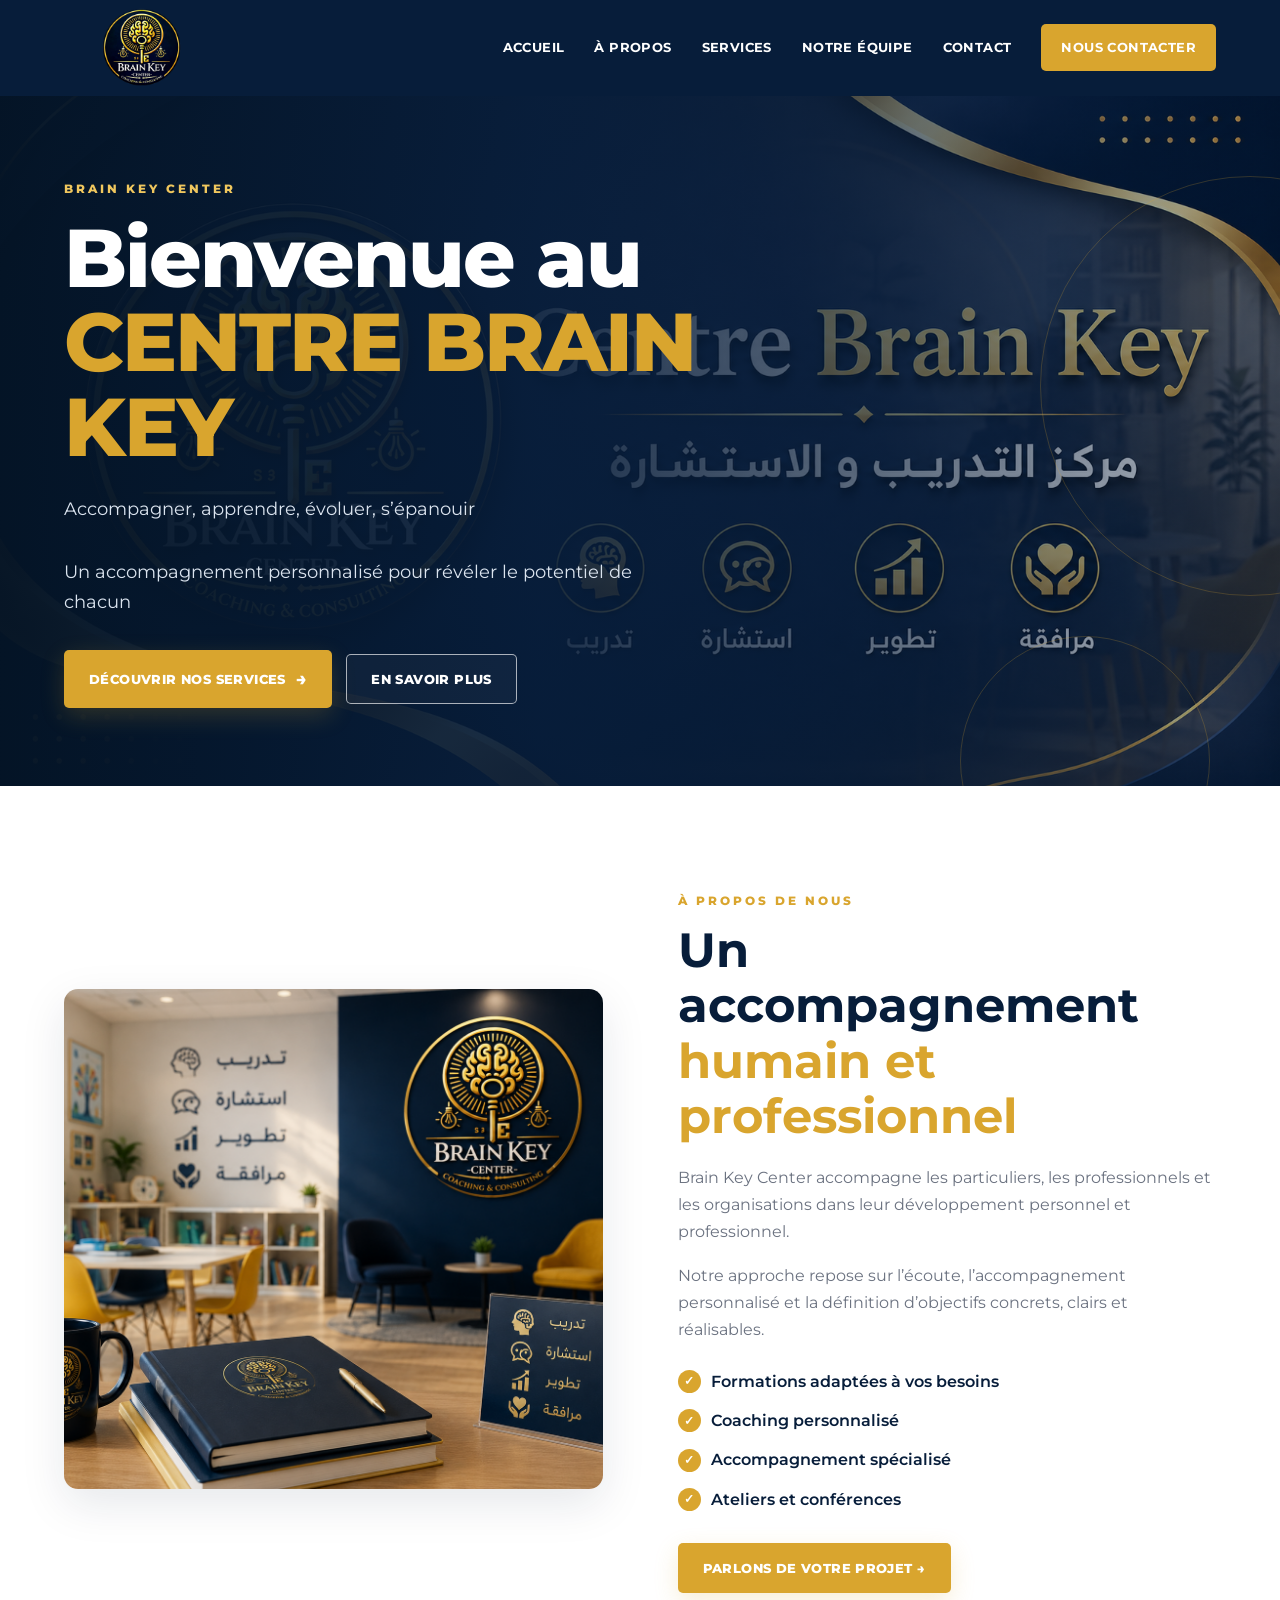
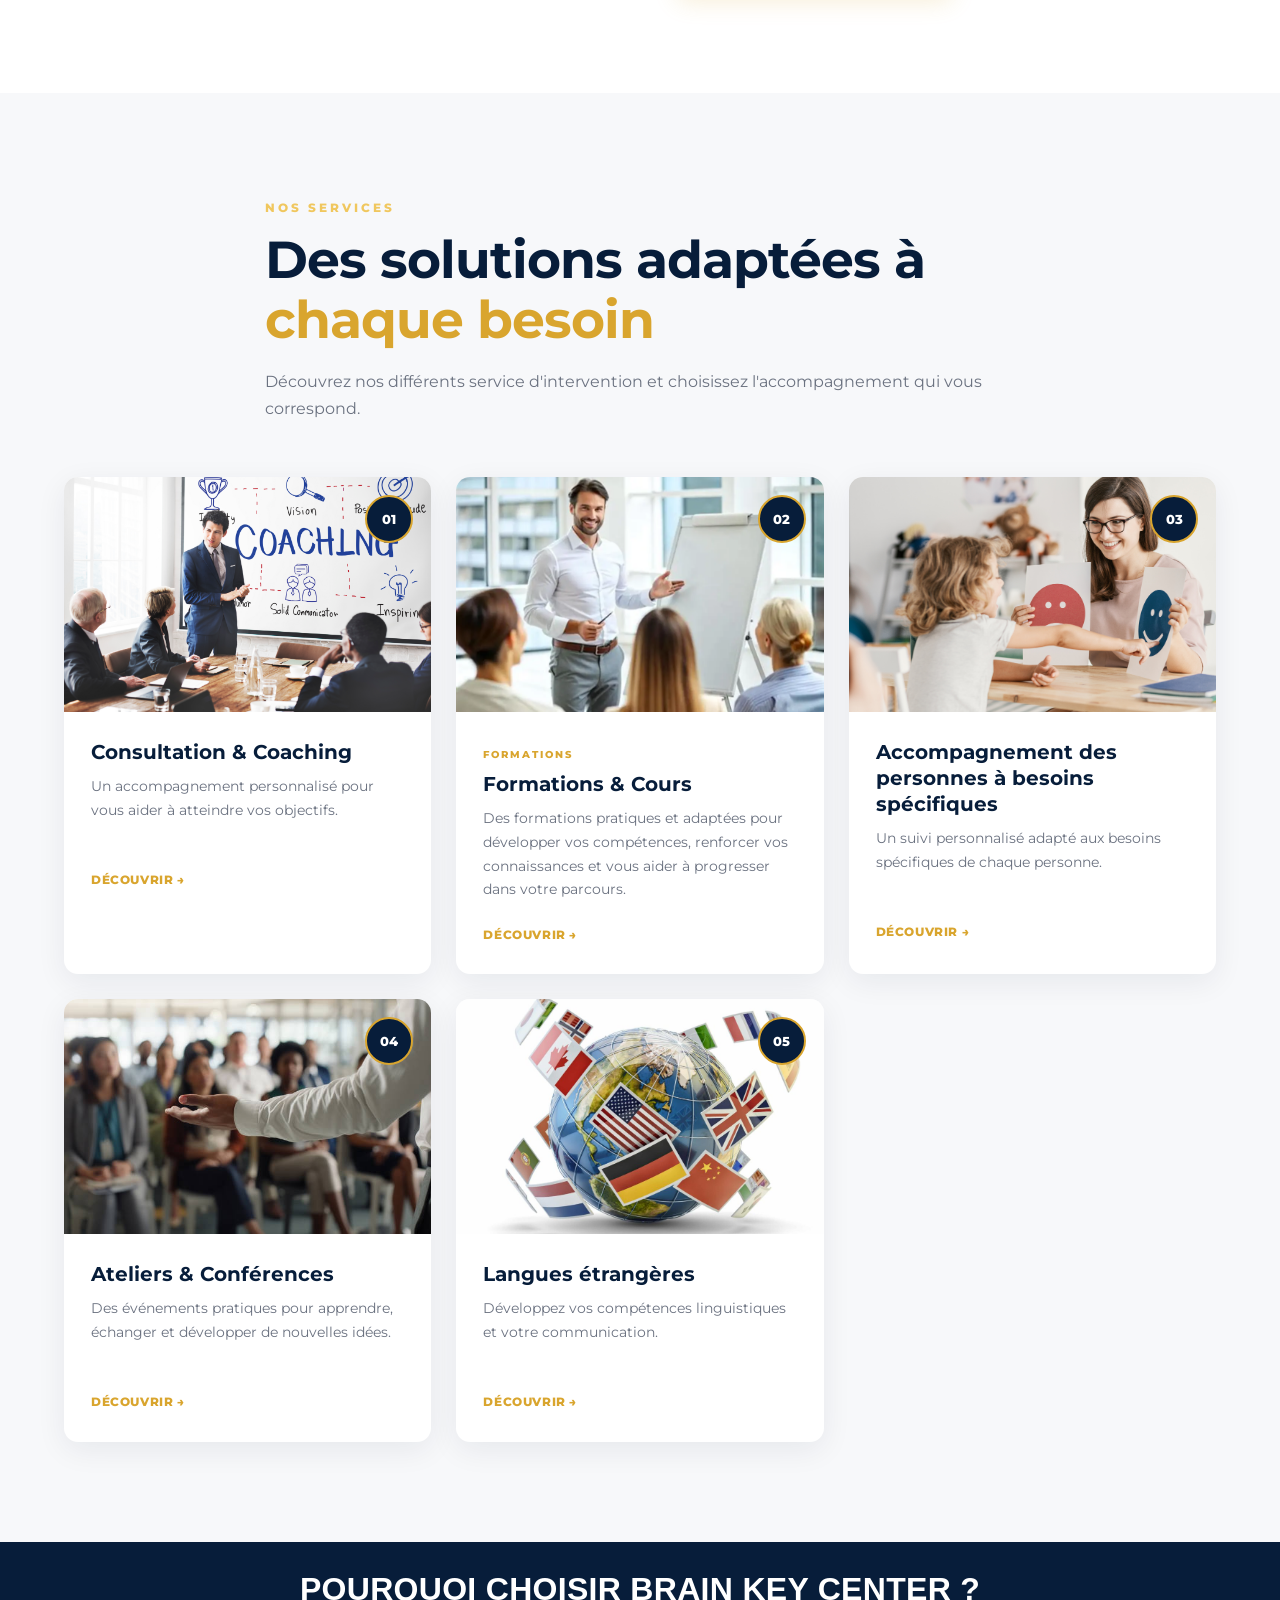
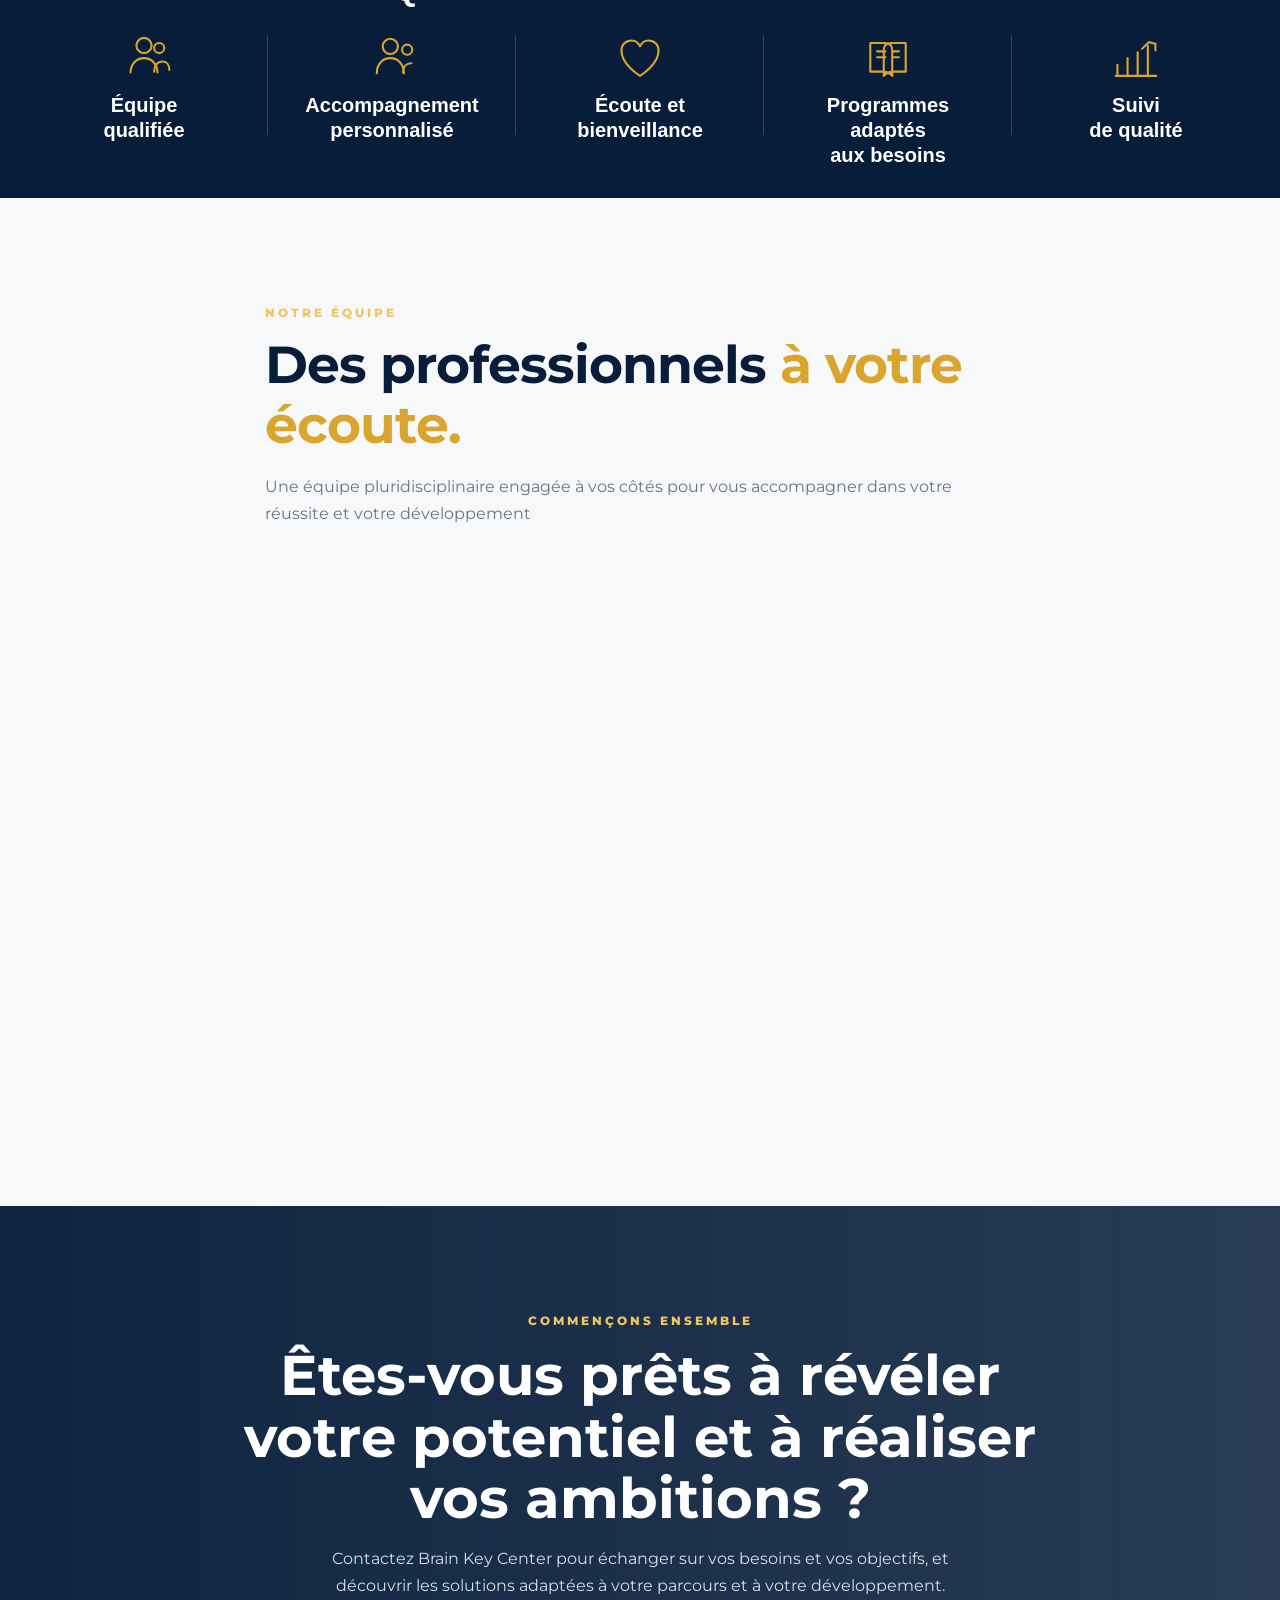
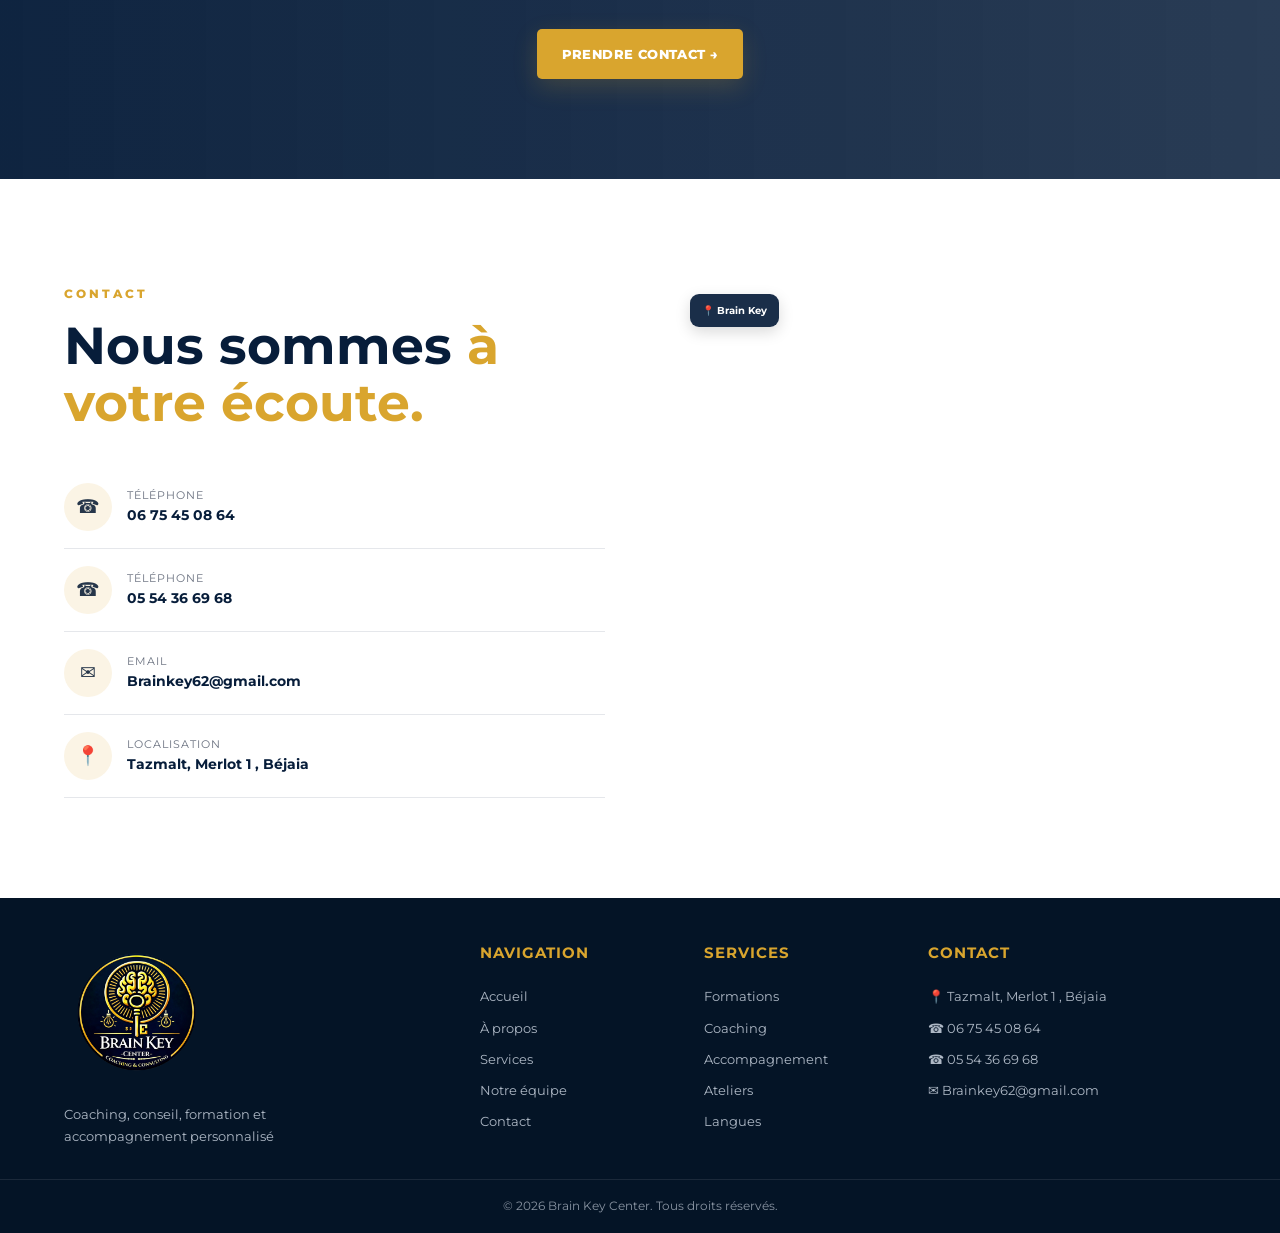
==== commit 8b2f4d21: "Add Brain Key Center website" ====
--- a/index.html
+++ b/index.html
@@ -14,7 +14,9 @@
 
     <link rel="preconnect" href="https://fonts.googleapis.com">
     <link rel="preconnect" href="https://fonts.gstatic.com" crossorigin>
-
+<link rel="icon"
+          type="image/png"
+          href="images/file_000000006e64722fb38b391e6e95d206.png">
     <link
         href="https://fonts.googleapis.com/css2?family=Montserrat:wght@400;500;600;700;800&display=swap"
         rel="stylesheet">
@@ -228,7 +230,7 @@
             </h2>
 
             <p>
-                Découvrez nos différents domaines
+                Découvrez nos différents service 
                 d'intervention et choisissez l'accompagnement
                 qui vous correspond.
             </p>
@@ -237,6 +239,46 @@
 
 
         <div class="services-grid">
+
+<!-- SERVICE 02 -->
+
+            <article class="service-card">
+
+                <div class="service-image">
+
+                    <img
+                        src="images/coaching-coach-development-educating-guide-concept.jpg"
+                        alt="Consultation et coaching">
+
+                    <span class="service-number">
+                        01
+                    </span>
+
+                </div>
+
+                <div class="service-content">
+
+                    <h3>
+                        Consultation & Coaching
+                    </h3>
+
+                    <p>
+                        Un accompagnement personnalisé pour
+                        vous aider à atteindre vos objectifs.
+                    </p>
+
+                    <a
+                        href="#services"
+                        class="discover-btn"
+                        data-service="coaching">
+
+                        Découvrir →
+
+                    </a>
+
+                </div>
+
+            </article>
 
 
             <!-- SERVICE 01 -->
@@ -256,7 +298,7 @@
         >
 
         <span class="service-number">
-            01
+            02
         </span>
 
     </div>
@@ -292,46 +334,6 @@
     </div>
 
 </article>
-
-<!-- SERVICE 02 -->
-
-            <article class="service-card">
-
-                <div class="service-image">
-
-                    <img
-                        src="images/coaching-coach-development-educating-guide-concept.jpg"
-                        alt="Consultation et coaching">
-
-                    <span class="service-number">
-                        02
-                    </span>
-
-                </div>
-
-                <div class="service-content">
-
-                    <h3>
-                        Consultation & Coaching
-                    </h3>
-
-                    <p>
-                        Un accompagnement personnalisé pour
-                        vous aider à atteindre vos objectifs.
-                    </p>
-
-                    <a
-                        href="#services"
-                        class="discover-btn"
-                        data-service="coaching">
-
-                        Découvrir →
-
-                    </a>
-
-                </div>
-
-            </article>
 
 
             <!-- SERVICE 03 -->
@@ -943,7 +945,7 @@
             </h3>
 
             <p>
-                📍 Algérie
+                📍  Tazmalt, Merlot 1 , Béjaia
             </p>
 
             <p>
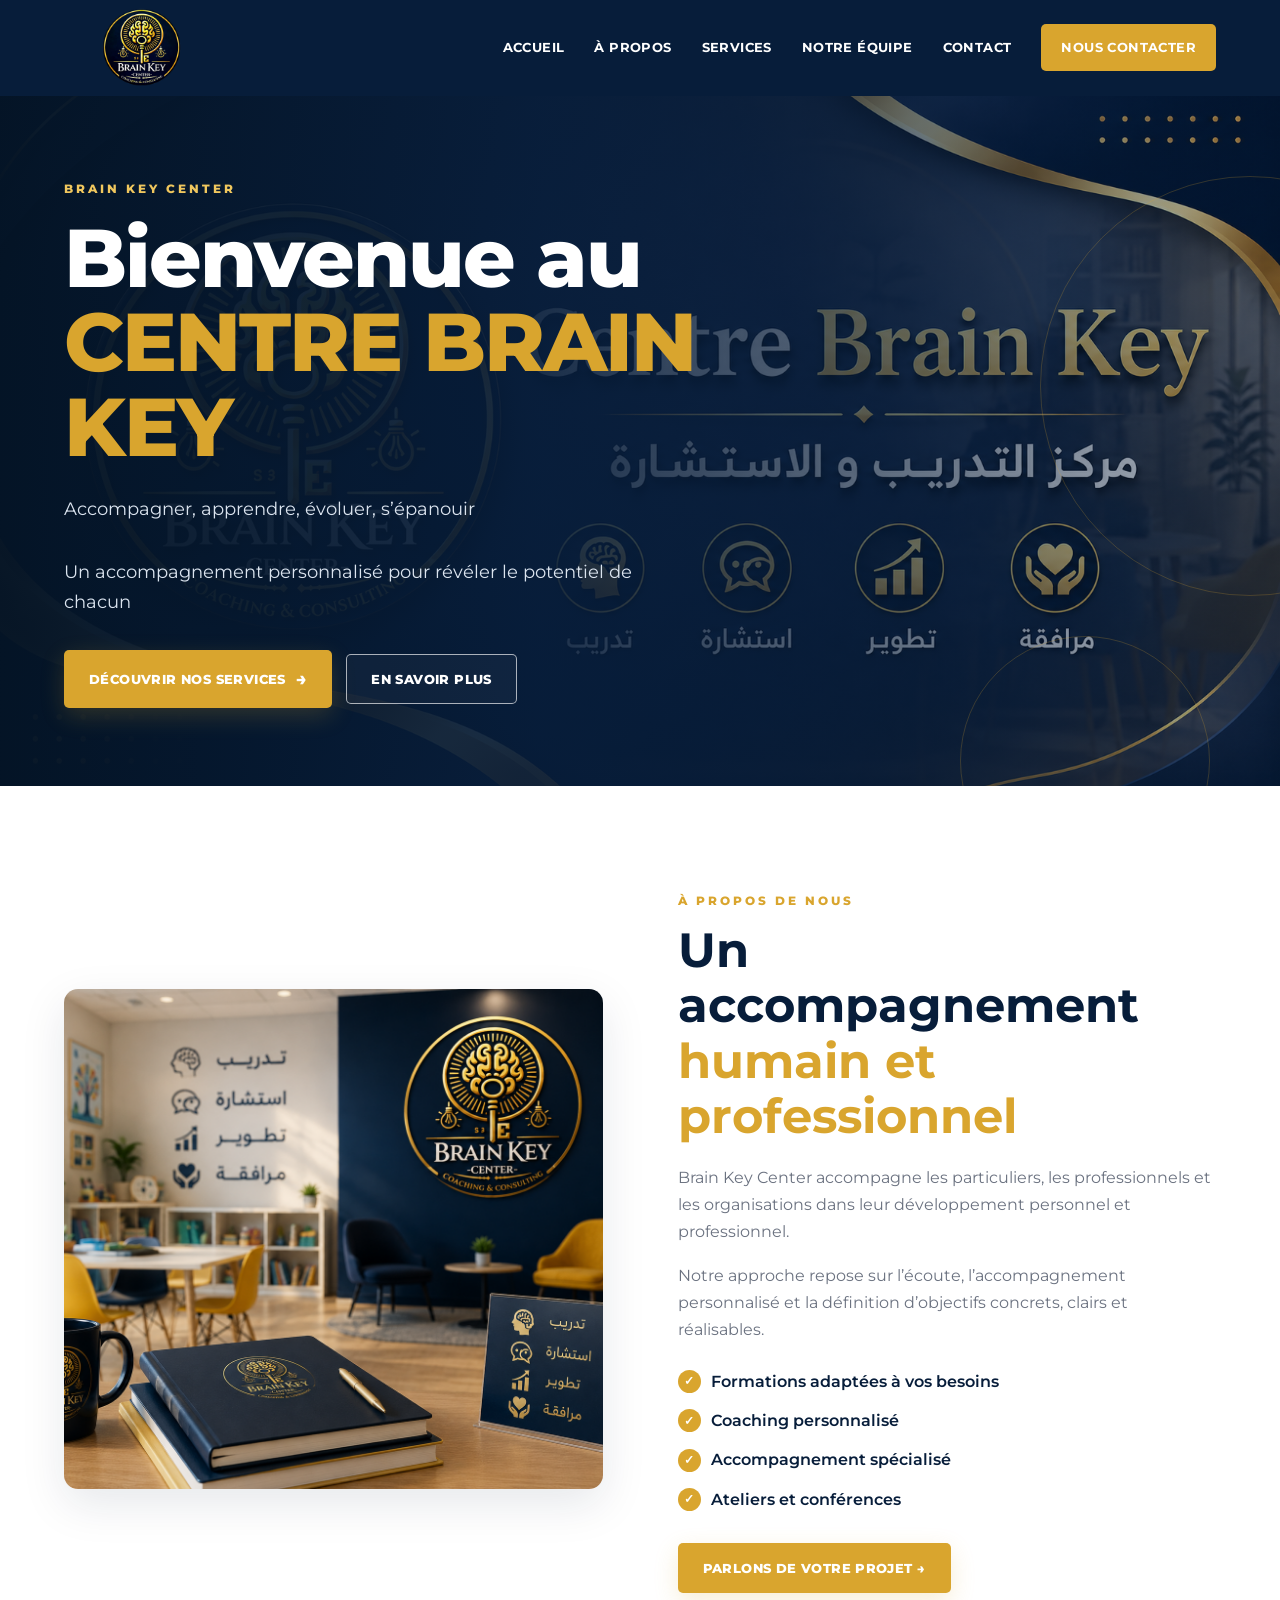
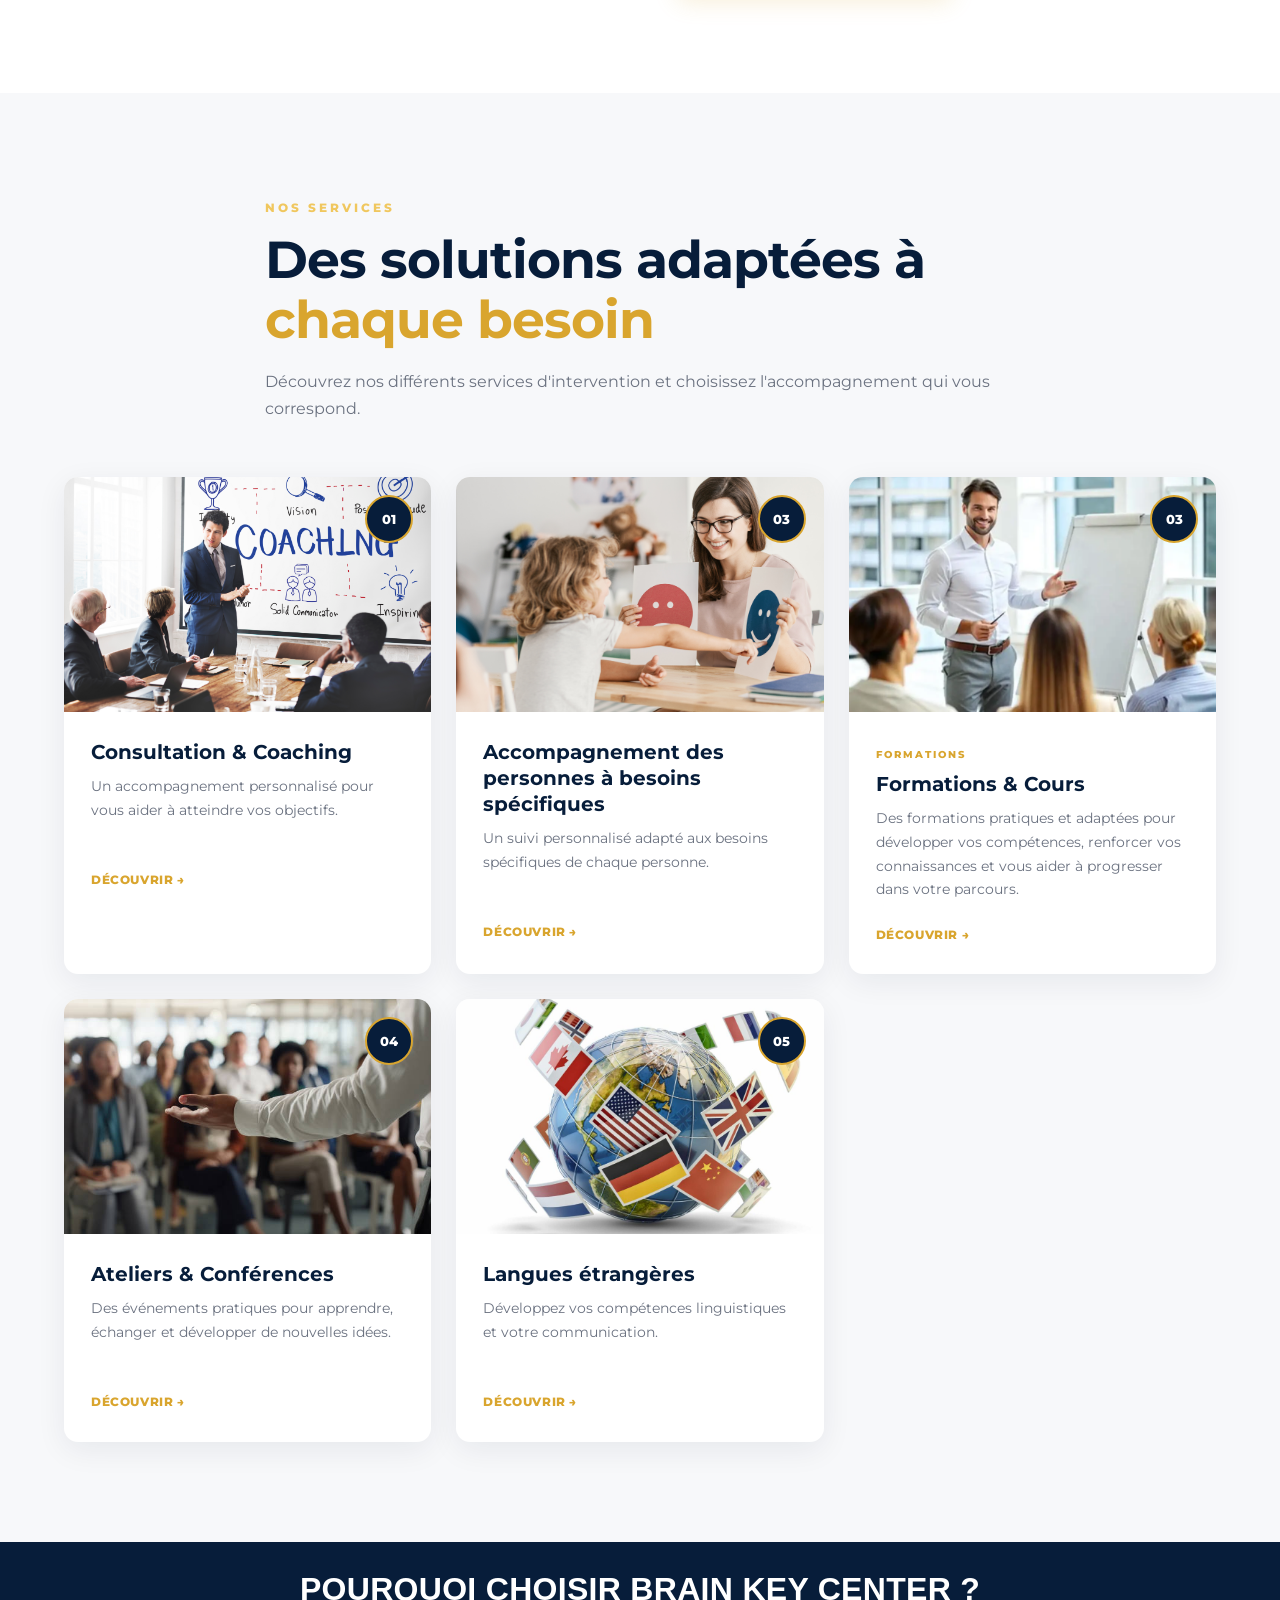
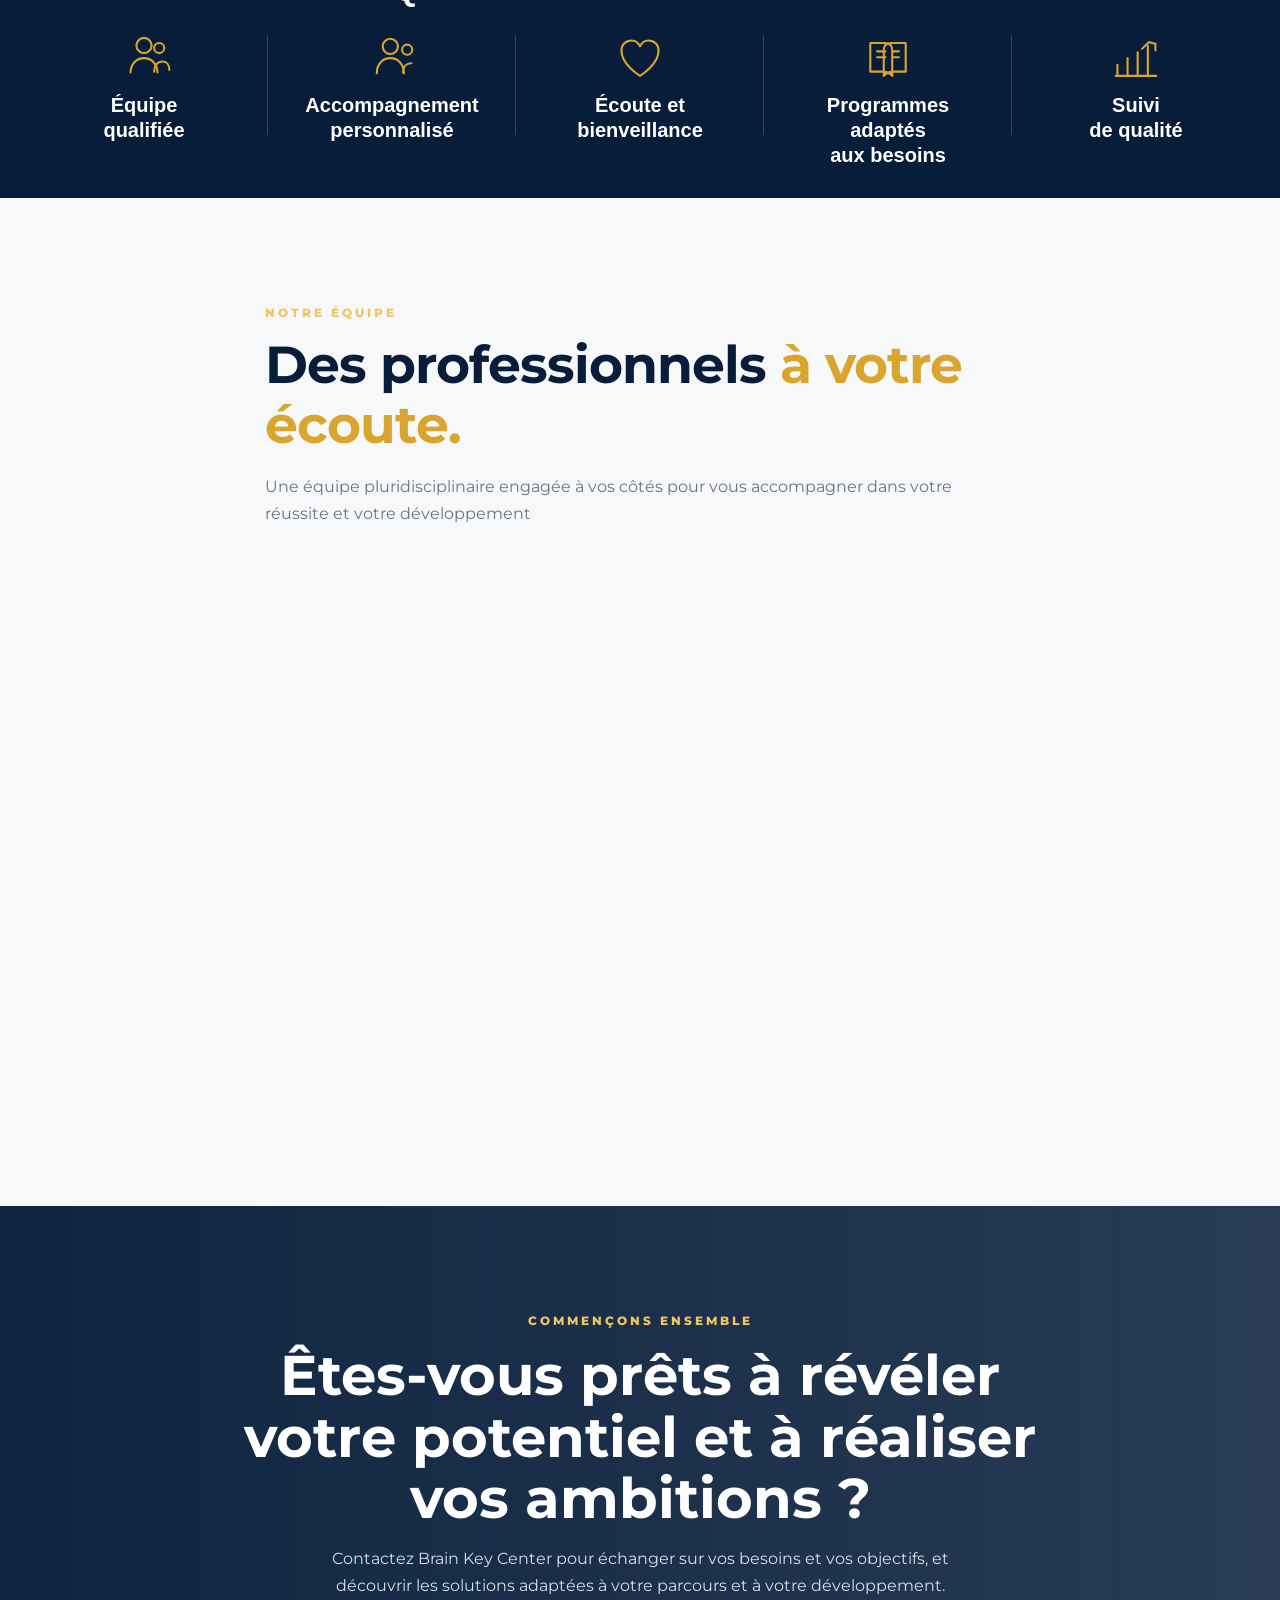
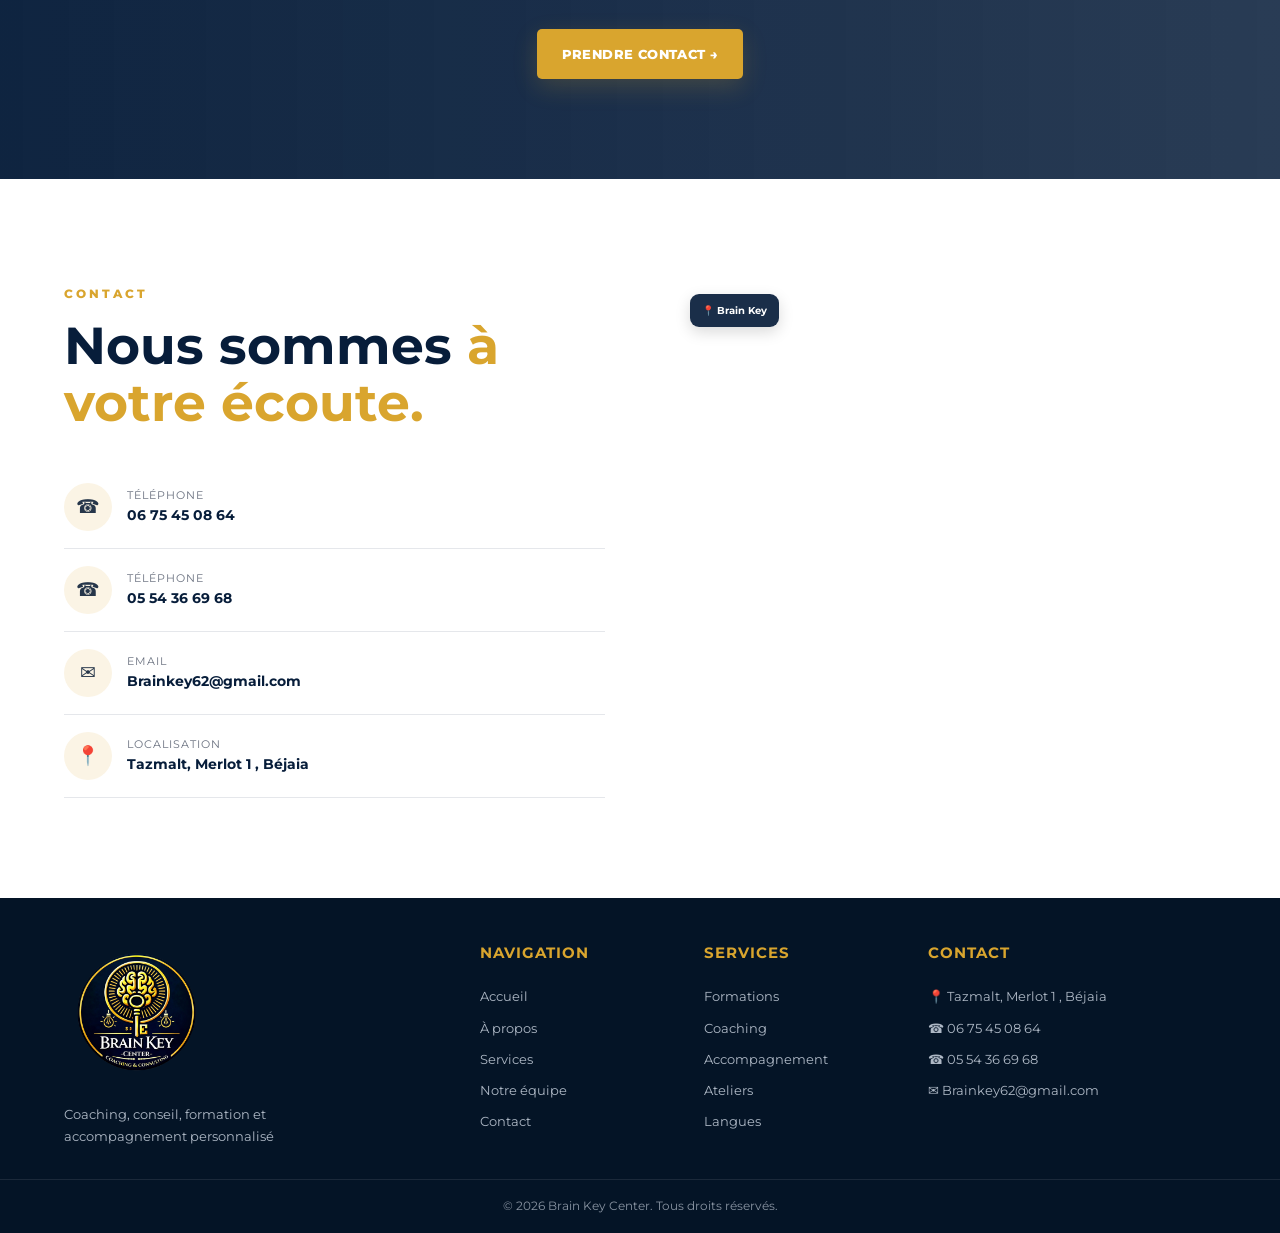
==== commit bc3c3099: "Add Brain Key Center website" ====
--- a/index.html
+++ b/index.html
@@ -230,7 +230,7 @@
             </h2>
 
             <p>
-                Découvrez nos différents service 
+                Découvrez nos différents services 
                 d'intervention et choisissez l'accompagnement
                 qui vous correspond.
             </p>
@@ -240,7 +240,7 @@
 
         <div class="services-grid">
 
-<!-- SERVICE 02 -->
+<!-- SERVICE 03 -->
 
             <article class="service-card">
 
@@ -287,6 +287,47 @@
      SERVICE 01 — FORMATIONS & Cours
 ===================================================== -->
 
+
+
+            <!-- SERVICE 02 -->
+
+            <article class="service-card">
+
+                <div class="service-image">
+
+                    <img
+                        src="images/travailler_avec_autiste_0.jpg"
+                        alt="Accompagnement spécialisé">
+
+                    <span class="service-number">
+                        03
+                    </span>
+
+                </div>
+
+                <div class="service-content">
+
+                    <h3>
+                        Accompagnement des personnes à besoins spécifiques
+                    </h3>
+
+                    <p>
+                        Un suivi personnalisé adapté aux
+                        besoins spécifiques de chaque personne.
+                    </p>
+
+                    <a
+                        href="#services"
+                        class="discover-btn"
+                        data-service="support">
+
+                        Découvrir →
+
+                    </a>
+
+                </div>
+
+            </article>
 <article class="service-card">
 
     <div class="service-image">
@@ -298,7 +339,7 @@
         >
 
         <span class="service-number">
-            02
+            03
         </span>
 
     </div>
@@ -334,47 +375,6 @@
     </div>
 
 </article>
-
-
-            <!-- SERVICE 03 -->
-
-            <article class="service-card">
-
-                <div class="service-image">
-
-                    <img
-                        src="images/travailler_avec_autiste_0.jpg"
-                        alt="Accompagnement spécialisé">
-
-                    <span class="service-number">
-                        03
-                    </span>
-
-                </div>
-
-                <div class="service-content">
-
-                    <h3>
-                        Accompagnement des personnes à besoins spécifiques
-                    </h3>
-
-                    <p>
-                        Un suivi personnalisé adapté aux
-                        besoins spécifiques de chaque personne.
-                    </p>
-
-                    <a
-                        href="#services"
-                        class="discover-btn"
-                        data-service="support">
-
-                        Découvrir →
-
-                    </a>
-
-                </div>
-
-            </article>
 
 
             <!-- SERVICE 04 -->
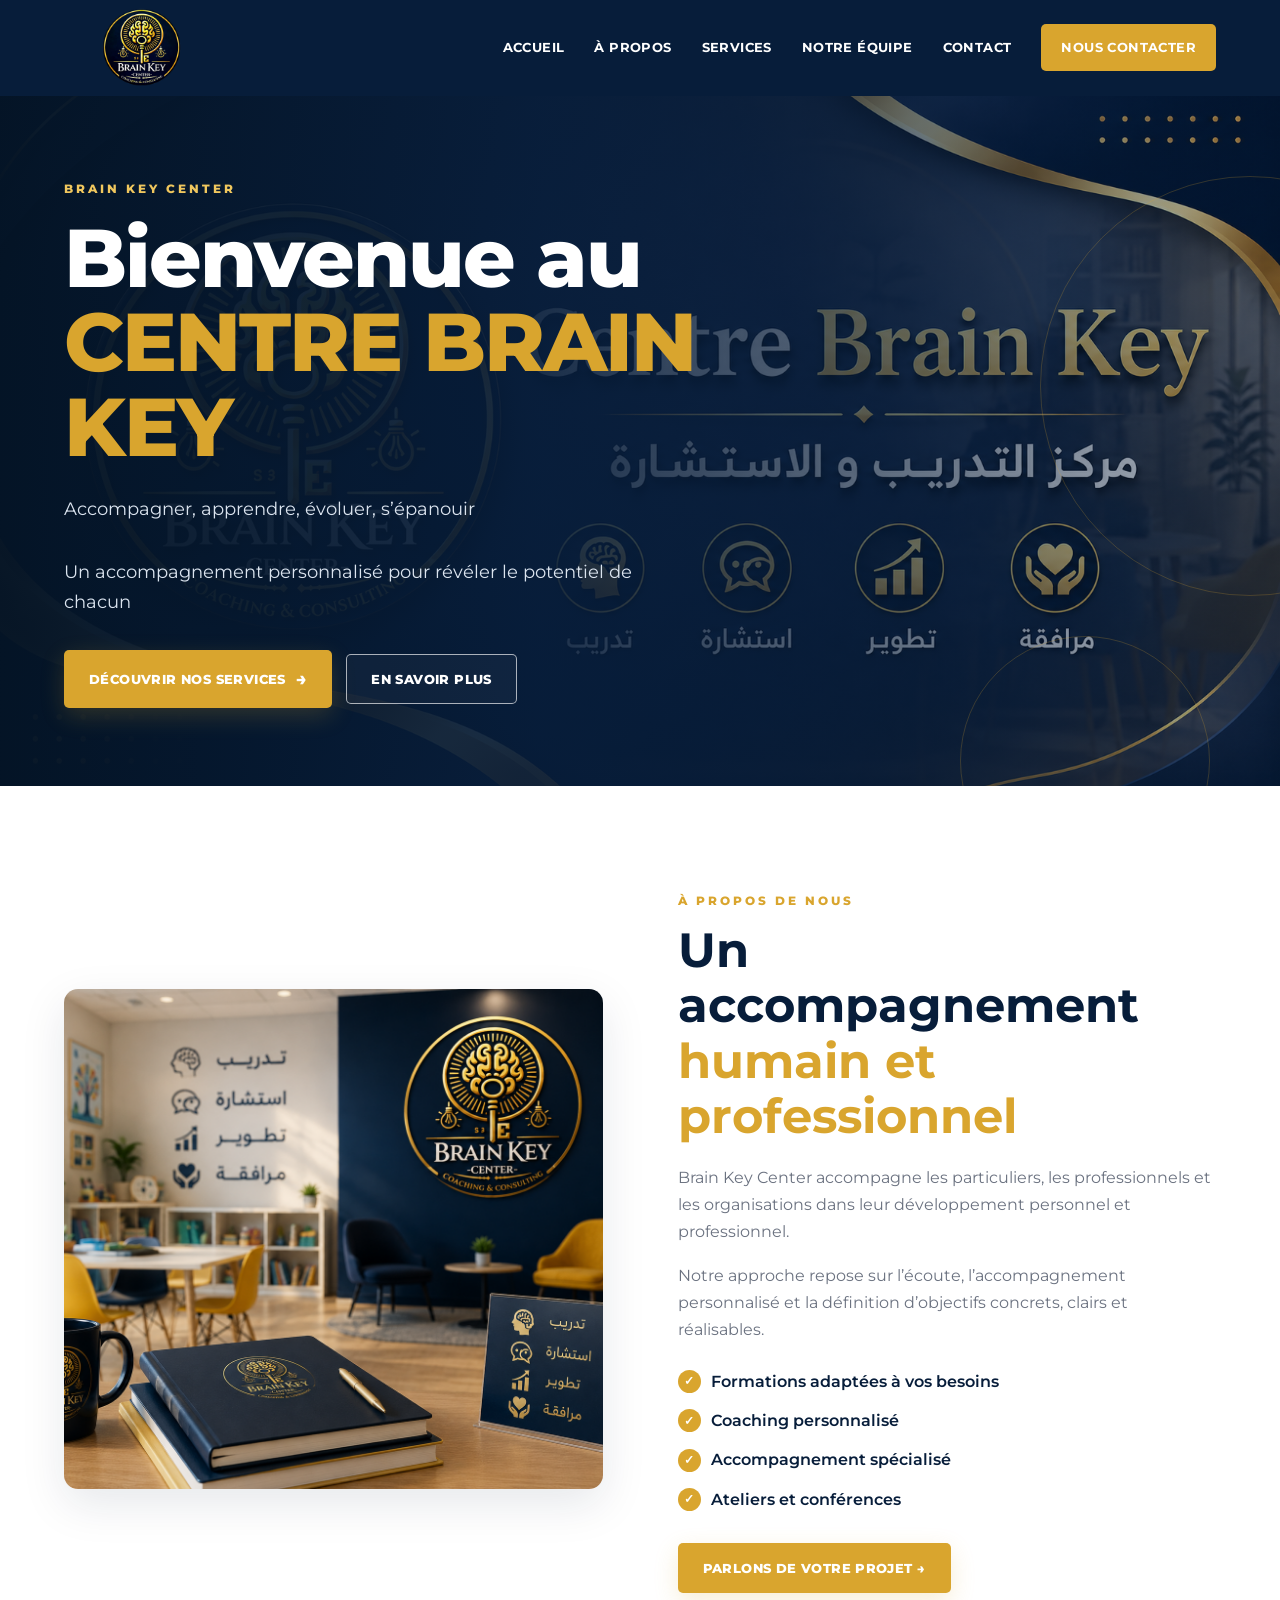
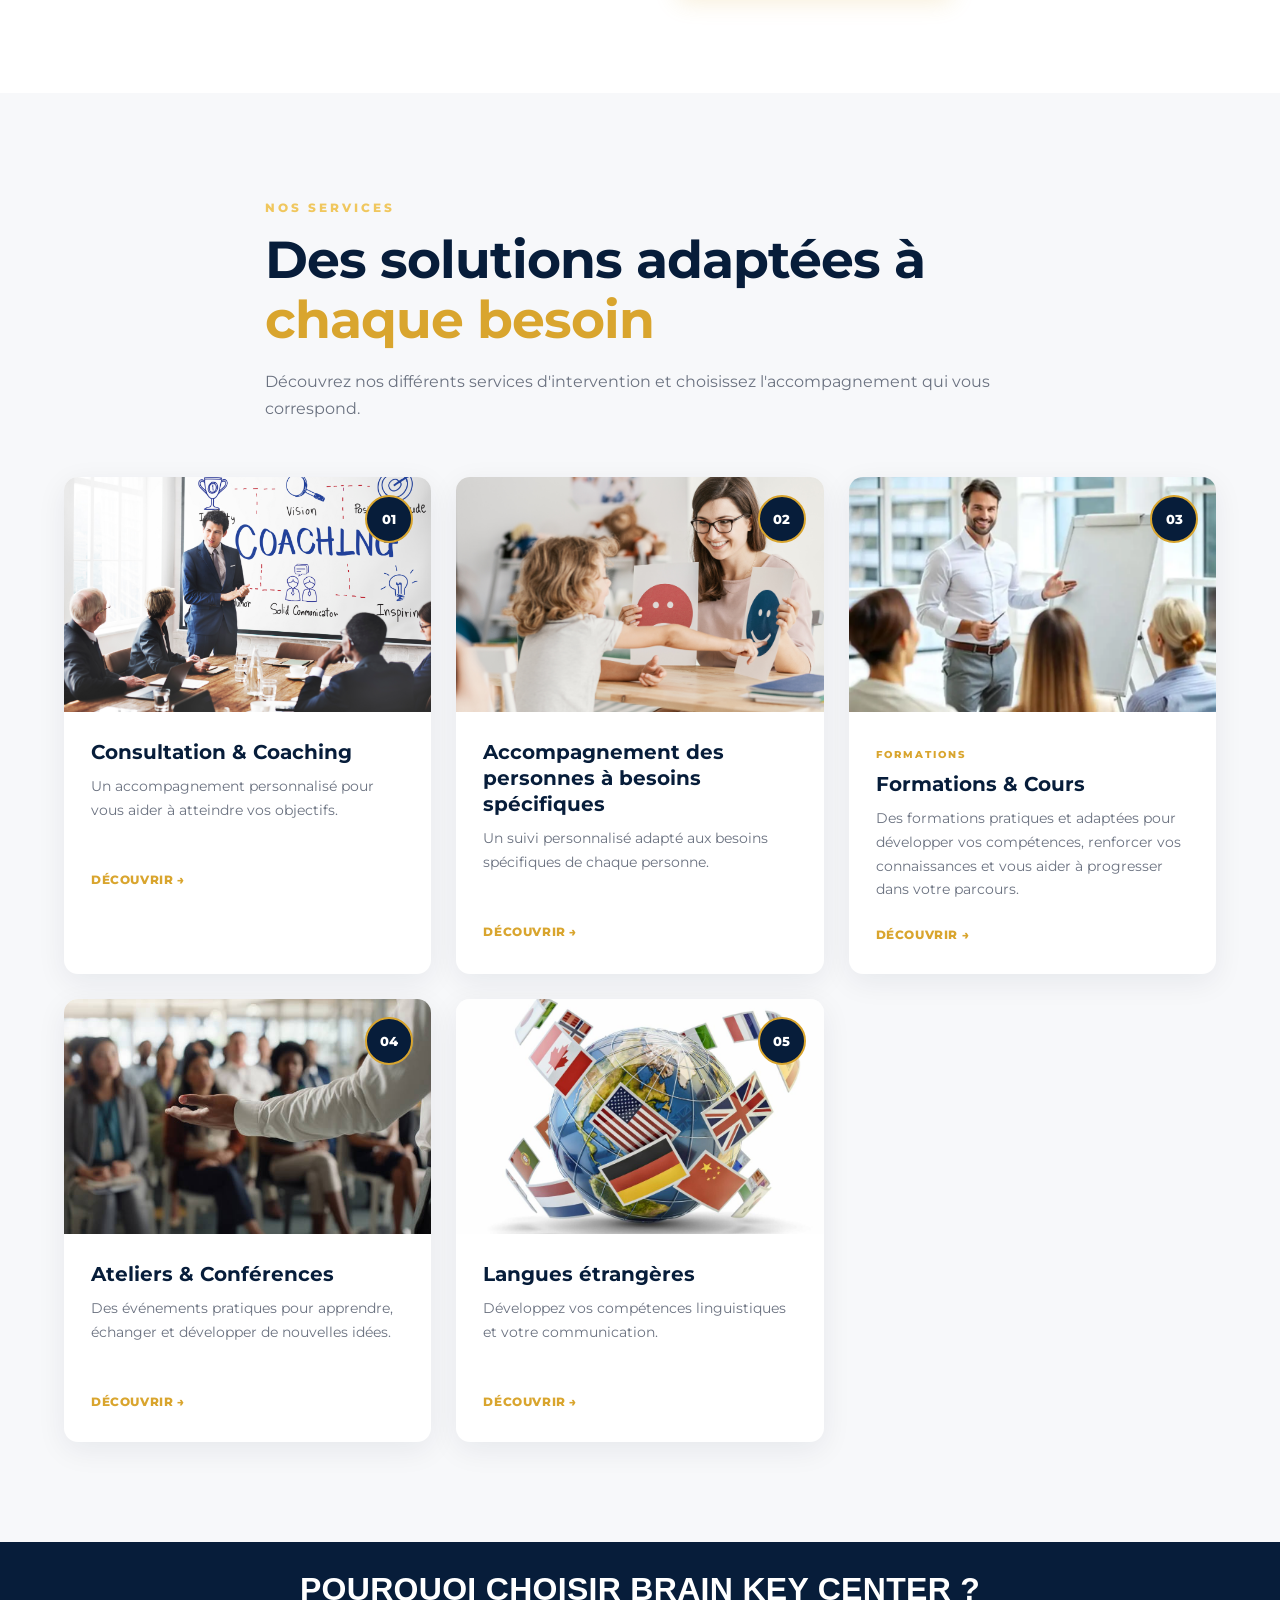
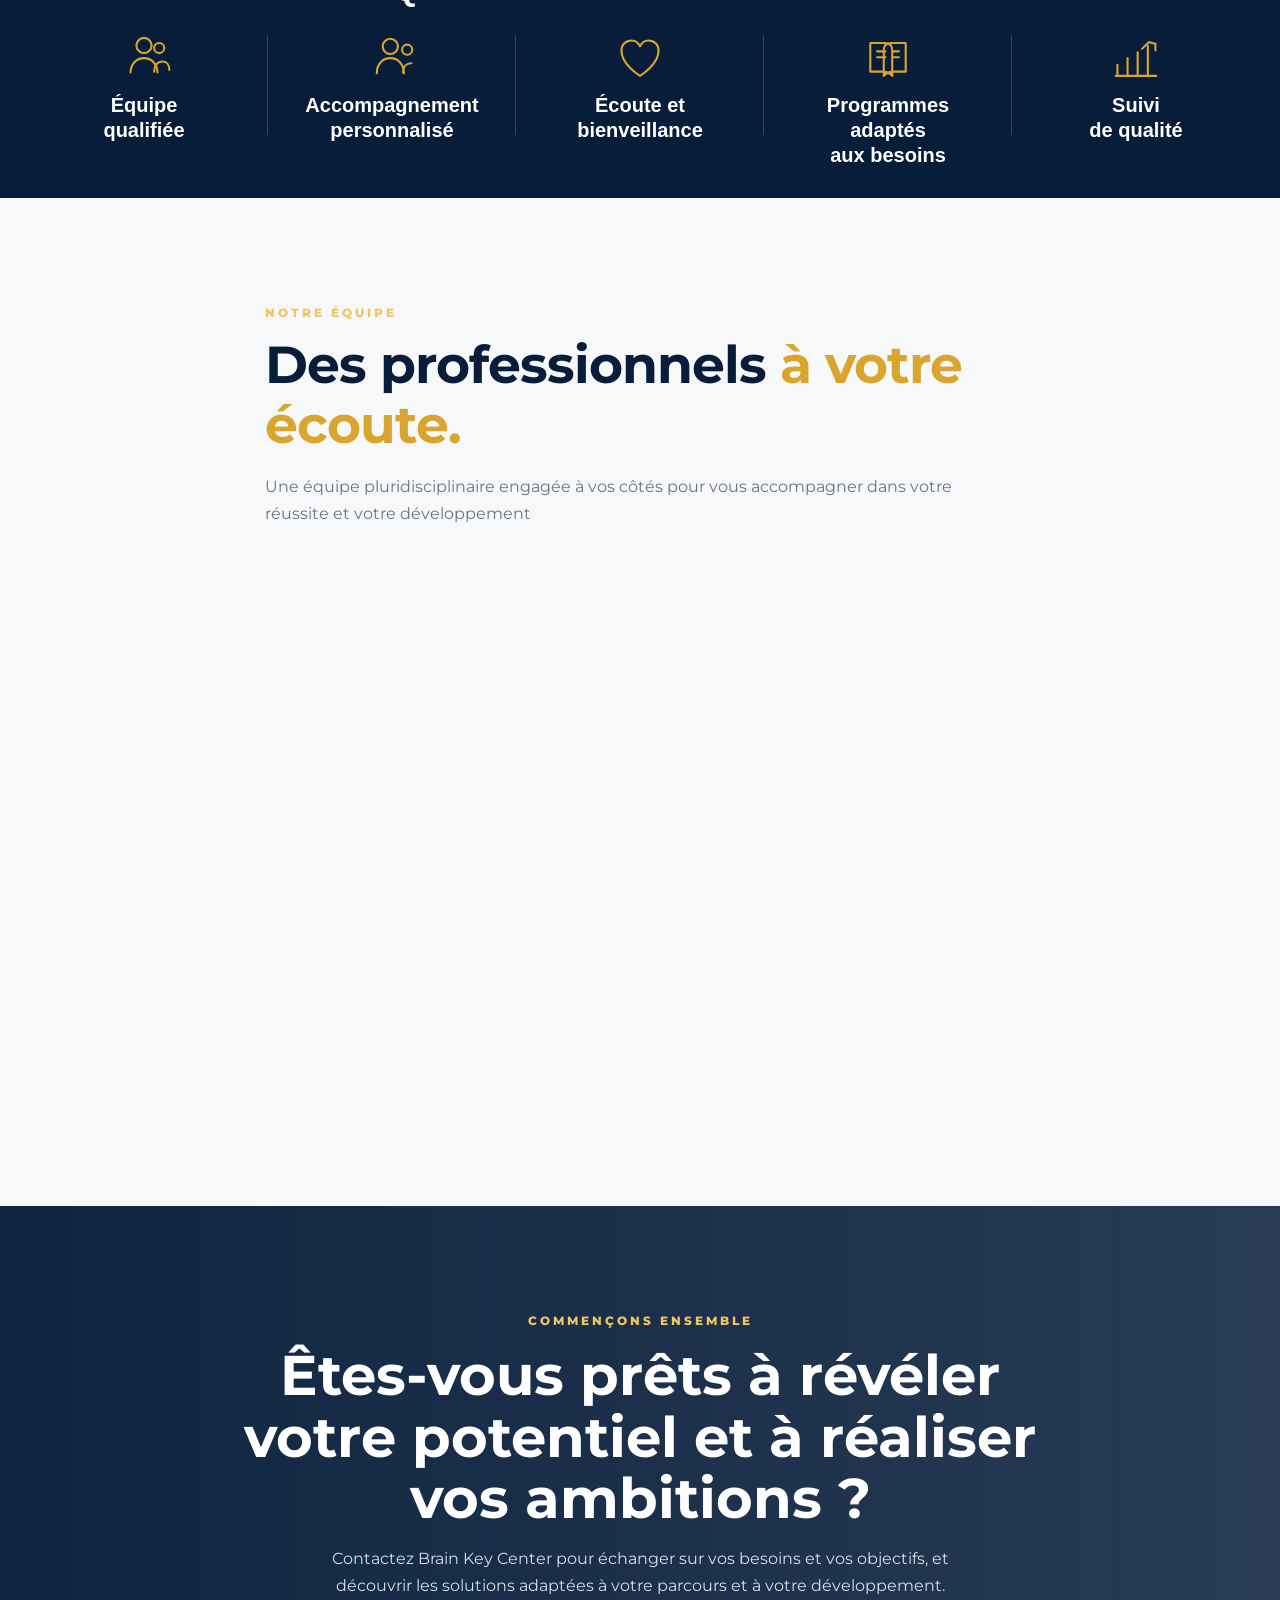
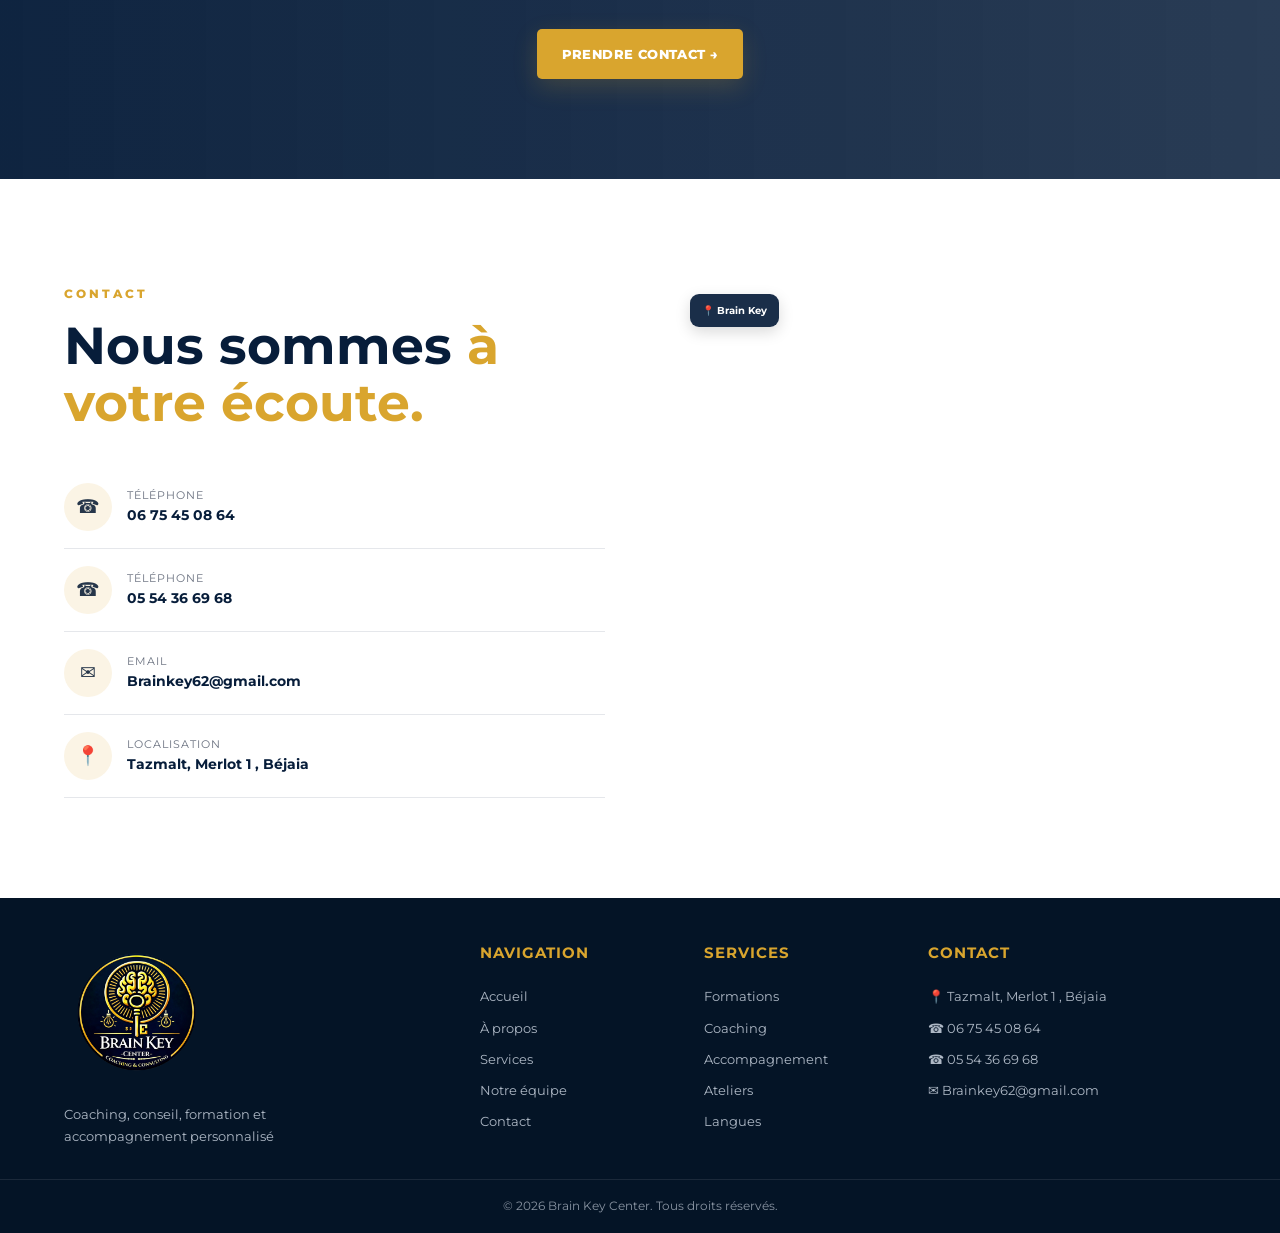
==== commit 5bfac01e: "Add Brain Key Center website" ====
--- a/index.html
+++ b/index.html
@@ -300,7 +300,7 @@
                         alt="Accompagnement spécialisé">
 
                     <span class="service-number">
-                        03
+                        02
                     </span>
 
                 </div>
